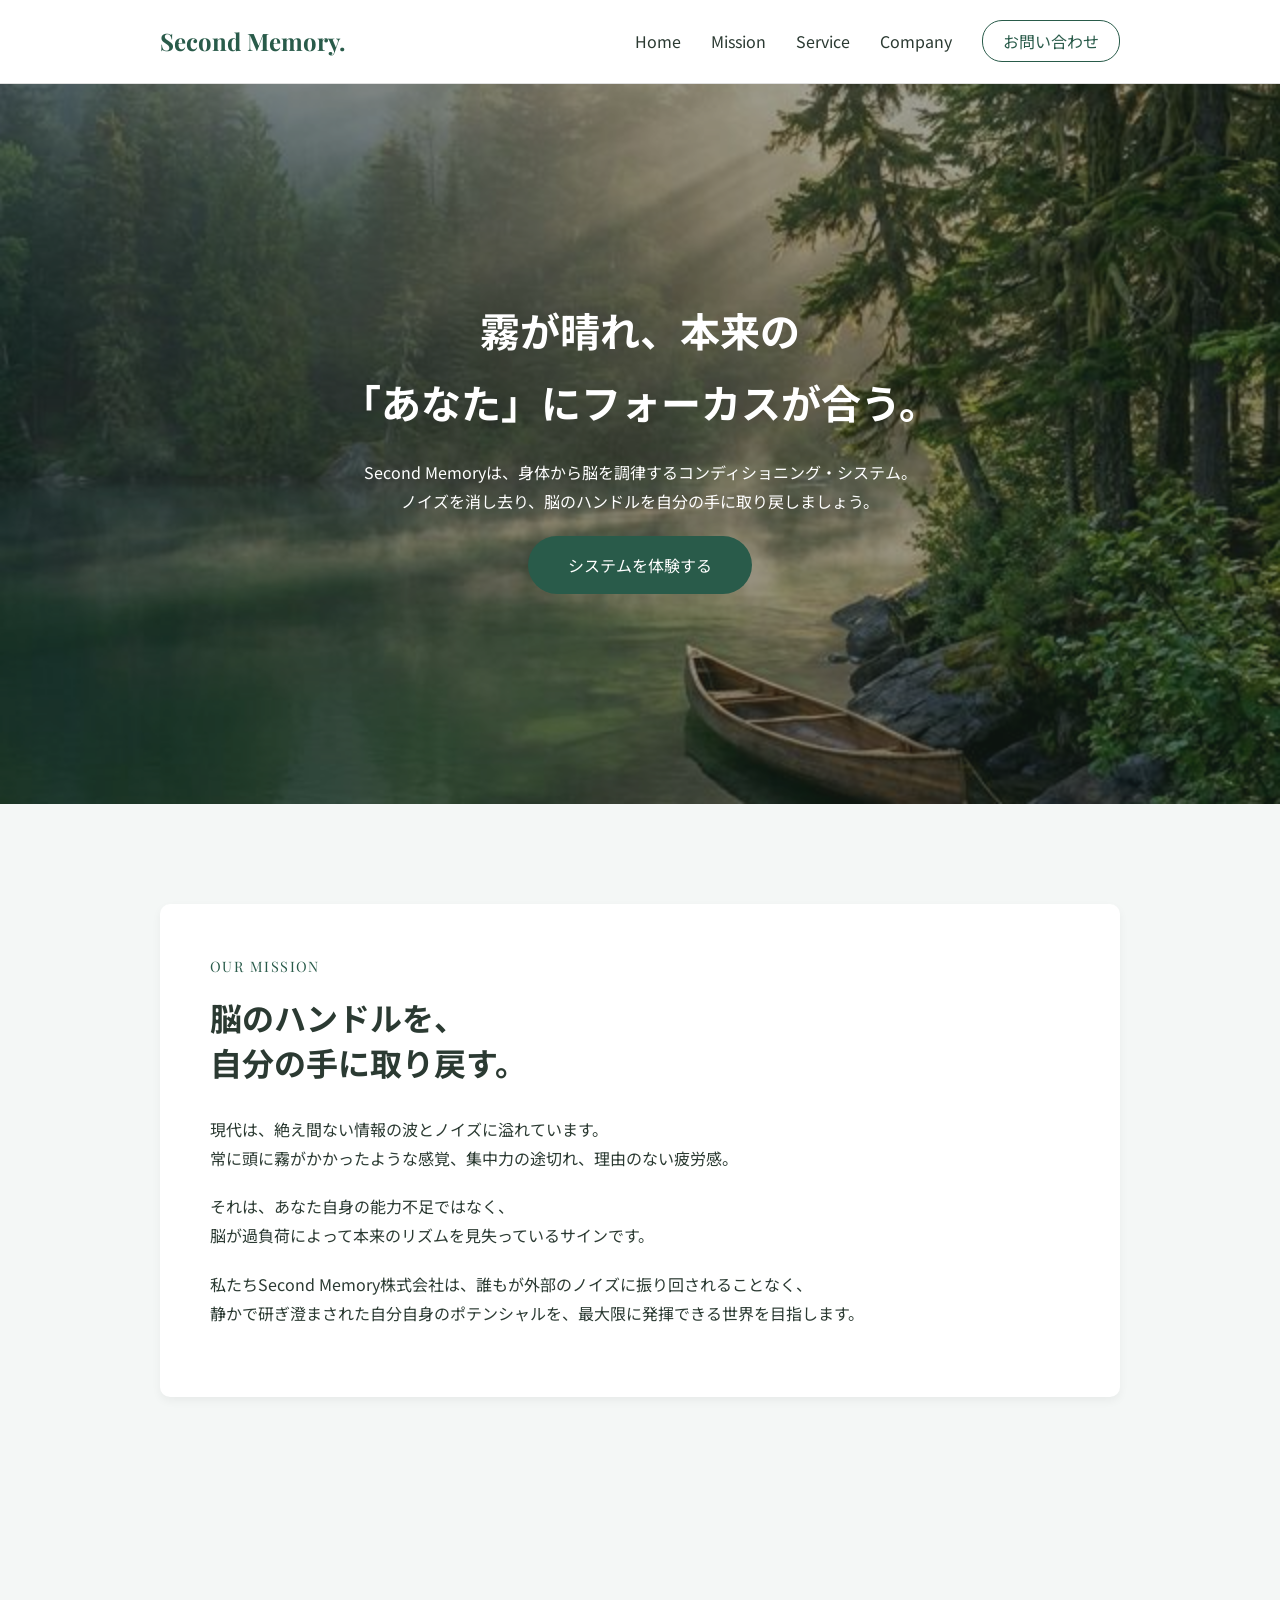
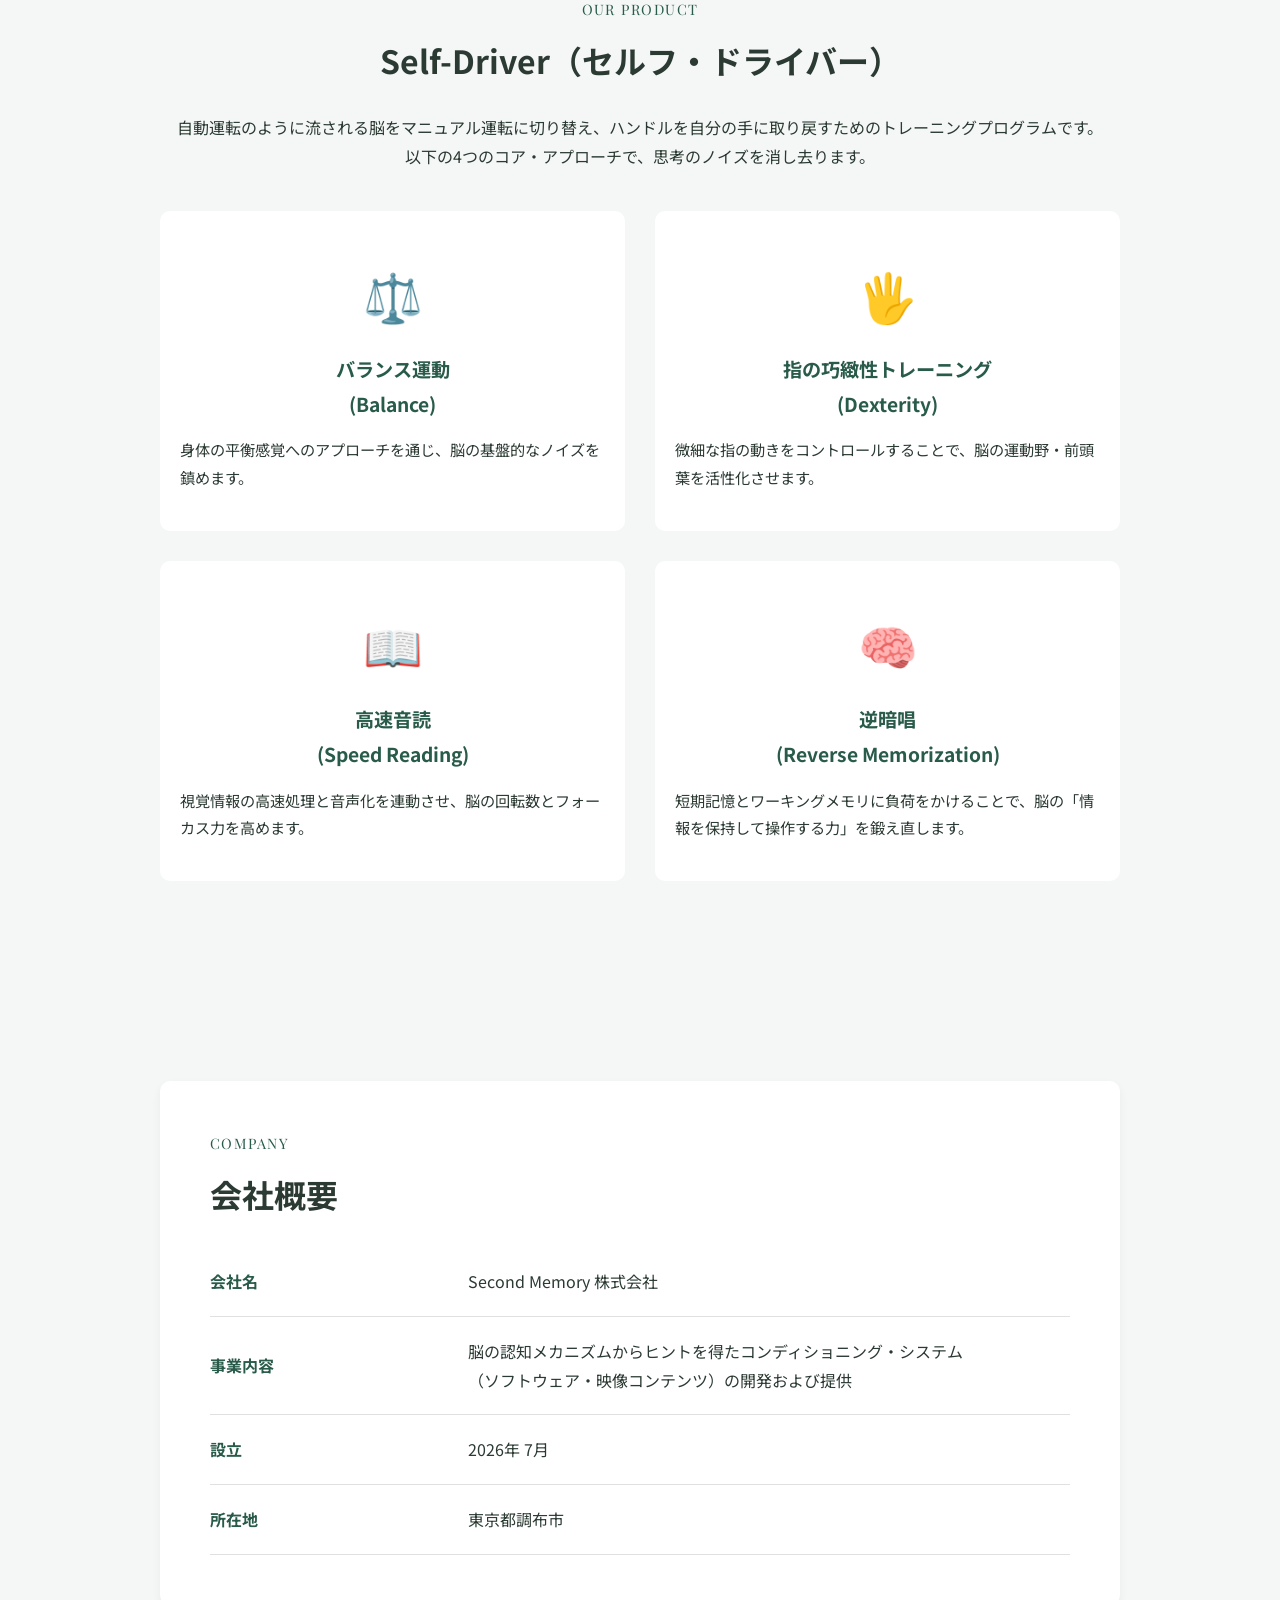
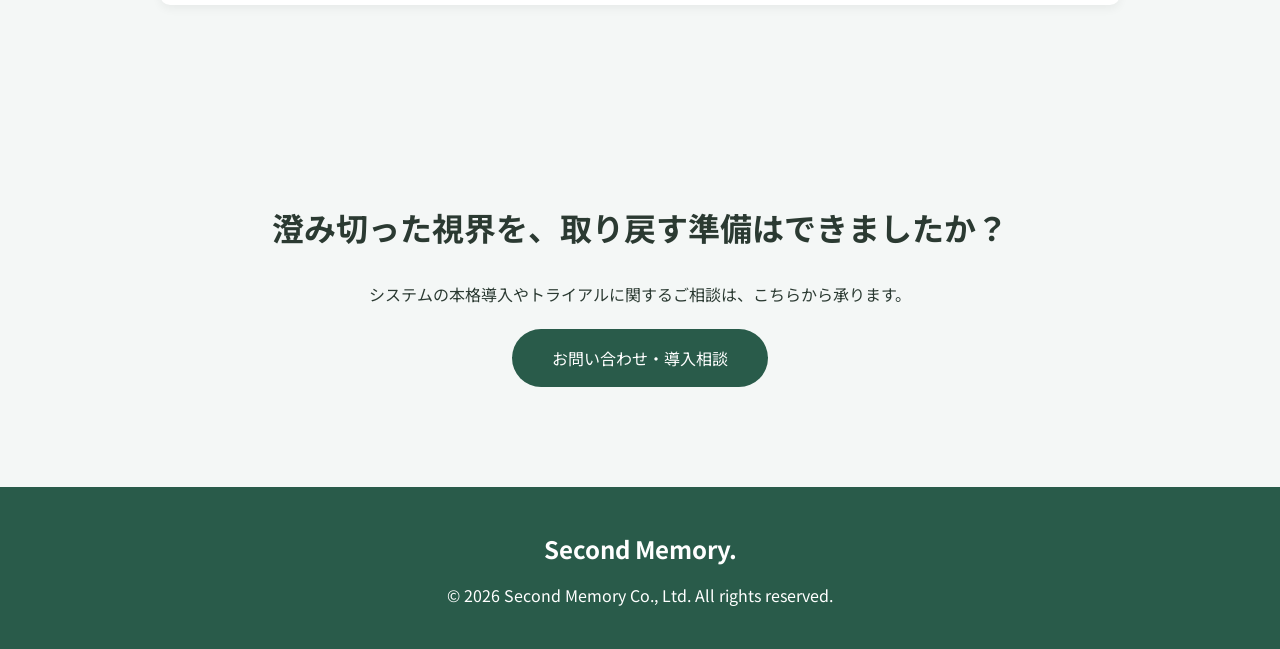
==== index.html @ 04b10007 "Initial commit" ====
<!DOCTYPE html>
<html lang="ja">

<head>
    <meta charset="UTF-8">
    <meta name="viewport" content="width=device-width, initial-scale=1.0">
    <title>Second Memory 株式会社 | 身体から脳を調律する</title>
    <meta name="description" content="Second Memoryは、身体のアプローチによって思考のノイズを消し去り、本来のポテンシャルを取り戻すコンディショニング・システムを提供します。">

    <!-- 読みやすいフォント（Google Fonts）の読み込み -->
    <link rel="preconnect" href="https://fonts.googleapis.com">
    <link rel="preconnect" href="https://fonts.gstatic.com" crossorigin>
    <link
        href="https://fonts.googleapis.com/css2?family=Noto+Sans+JP:wght@400;500;700&family=Playfair+Display:ital@0;1&display=swap"
        rel="stylesheet">

    <!-- デザインを整えるCSSファイルの読み込み -->
    <link rel="stylesheet" href="style.css">
</head>

<body>

    <!-- ナビゲーション（上部のメニューバー） -->
    <nav class="navbar">
        <div class="container nav-content">
            <div class="logo">Second Memory.</div>
            <!-- PC向けのメニュー（スマホではCSSで非表示にします） -->
            <ul class="nav-links">
                <li><a href="#hero">Home</a></li>
                <li><a href="#mission">Mission</a></li>
                <li><a href="#service">Service</a></li>
                <li><a href="#company">Company</a></li>
                <li><a href="#contact" class="nav-btn">お問い合わせ</a></li>
            </ul>
        </div>
    </nav>

    <!-- ヒーローセクション（サイトの顔となる最初の画像エリア） -->
    <header id="hero" class="hero">
        <div class="container">
            <h1>霧が晴れ、本来の<br>「あなた」にフォーカスが合う。</h1>
            <p>Second Memoryは、身体から脳を調律するコンディショニング・システム。<br>ノイズを消し去り、脳のハンドルを自分の手に取り戻しましょう。</p>
            <a href="#contact" class="btn-primary">システムを体験する</a>
        </div>
    </header>

    <!-- Mission セクション（企業理念） -->
    <section id="mission" class="mission">
        <div class="container">
            <div class="mission-box">
                <span class="section-label">OUR MISSION</span>
                <h2 class="section-title">脳のハンドルを、<br>自分の手に取り戻す。</h2>

                <p>現代は、絶え間ない情報の波とノイズに溢れています。<br>常に頭に霧がかかったような感覚、集中力の途切れ、理由のない疲労感。</p>
                <p>それは、あなた自身の能力不足ではなく、<br>脳が過負荷によって本来のリズムを見失っているサインです。</p>
                <p>私たちSecond Memory株式会社は、誰もが外部のノイズに振り回されることなく、<br>静かで研ぎ澄まされた自分自身のポテンシャルを、最大限に発揮できる世界を目指します。</p>
            </div>
        </div>
    </section>

    <!-- Product セクション（事業・製品内容） -->
    <section id="service" class="service">
        <div class="container">
            <div class="text-center">
                <span class="section-label">OUR PRODUCT</span>
                <h2 class="section-title">Self-Driver（セルフ・ドライバー）</h2>
                <p style="margin-bottom: 40px;">
                    自動運転のように流される脳をマニュアル運転に切り替え、ハンドルを自分の手に取り戻すためのトレーニングプログラムです。<br>以下の4つのコア・アプローチで、思考のノイズを消し去ります。</p>
            </div>

            <div class="service-grid">
                <!-- トレーニング 1 -->
                <div class="service-item">
                    <div class="service-icon">⚖️</div>
                    <h3>バランス運動<br>(Balance)</h3>
                    <p>身体の平衡感覚へのアプローチを通じ、脳の基盤的なノイズを鎮めます。</p>
                </div>
                <!-- トレーニング 2 -->
                <div class="service-item">
                    <div class="service-icon">🖐️</div>
                    <h3>指の巧緻性トレーニング<br>(Dexterity)</h3>
                    <p>微細な指の動きをコントロールすることで、脳の運動野・前頭葉を活性化させます。</p>
                </div>
                <!-- トレーニング 3 -->
                <div class="service-item">
                    <div class="service-icon">📖</div>
                    <h3>高速音読<br>(Speed Reading)</h3>
                    <p>視覚情報の高速処理と音声化を連動させ、脳の回転数とフォーカス力を高めます。</p>
                </div>
                <!-- トレーニング 4 -->
                <div class="service-item">
                    <div class="service-icon">🧠</div>
                    <h3>逆暗唱<br>(Reverse Memorization)</h3>
                    <p>短期記憶とワーキングメモリに負荷をかけることで、脳の「情報を保持して操作する力」を鍛え直します。</p>
                </div>
            </div>
        </div>
    </section>

    <!-- Company セクション（会社概要） -->
    <section id="company" class="company">
        <div class="container">
            <div class="company-box">
                <span class="section-label">COMPANY</span>
                <h2 class="section-title">会社概要</h2>
                <table class="company-table">
                    <tr>
                        <th>会社名</th>
                        <td>Second Memory 株式会社</td>
                    </tr>
                    <tr>
                        <th>事業内容</th>
                        <td>脳の認知メカニズムからヒントを得たコンディショニング・システム<br>（ソフトウェア・映像コンテンツ）の開発および提供</td>
                    </tr>
                    <tr>
                        <th>設立</th>
                        <td>2026年 7月</td>
                    </tr>
                    <tr>
                        <th>所在地</th>
                        <td>東京都調布市</td>
                    </tr>
                </table>
            </div>
        </div>
    </section>

    <!-- Contact セクション（お問い合わせ） -->
    <section id="contact" class="contact">
        <div class="container text-center">
            <h2 class="section-title">澄み切った視界を、取り戻す準備はできましたか？</h2>
            <p>システムの本格導入やトライアルに関するご相談は、こちらから承ります。</p>
            <!-- 実際のメールアドレスに変更してください -->
            <a href="mailto:info@example.com" class="btn-primary">お問い合わせ・導入相談</a>
        </div>
    </section>

    <!-- サイトの一番下のフッター -->
    <footer class="footer">
        <div class="container">
            <div class="footer-logo">Second Memory.</div>
            <p class="copyright">&copy; 2026 Second Memory Co., Ltd. All rights reserved.</p>
        </div>
    </footer>

</body>

</html>
---- style.css ----
/* 
  Second Memory Official Site 
  シンプルで読みやすい基本のCSS
*/

/* -------------------------------------
   全体の色や設定（変数）
------------------------------------- */
:root {
  --bg-color: #f4f7f6;
  /* 全体の背景色（薄いグレー） */
  --text-color: #2b3a32;
  /* 文字の色（濃い緑） */
  --main-green: #295b4a;
  /* ロゴやボタンに使うメインの緑 */
  --box-bg: #ffffff;
  /* ボックスの背景色（白） */
}

/* -------------------------------------
   リセット（ブラウザごとの余白をゼロにする）
------------------------------------- */
* {
  margin: 0;
  padding: 0;
  box-sizing: border-box;
}

body {
  background-color: var(--bg-color);
  color: var(--text-color);
  font-family: 'Noto Sans JP', sans-serif;
  line-height: 1.8;
}

/* リンクの下線を消す */
a {
  text-decoration: none;
  color: inherit;
}

/* 一部の英字見出しをかっこいいフォントにする */
.logo,
.section-label {
  font-family: 'Playfair Display', serif;
}

/* -------------------------------------
   共通の部品（コンテナやボタン）
------------------------------------- */

/* コンテナ：コンテンツの幅を揃えて中央に配置する */
.container {
  max-width: 1000px;
  /* ここより広くならない */
  margin: 0 auto;
  /* 左右の余白を自動（中央揃え） */
  padding: 0 20px;
  /* スマホの時に端にぴったりくっつかないように */
}

/* 文字を中央揃えにする便利なクラス */
.text-center {
  text-align: center;
}

/* 大きなセクションごとの余白 */
section {
  padding: 100px 0;
}

/* -------------------------------------
   見出しのデザイン
------------------------------------- */
.section-label {
  display: block;
  color: var(--main-green);
  letter-spacing: 0.1em;
  font-size: 0.9rem;
  margin-bottom: 15px;
}

.section-title {
  font-size: 2rem;
  margin-bottom: 30px;
  line-height: 1.4;
}

/* ボタンのデザイン */
.btn-primary {
  display: inline-block;
  background-color: var(--main-green);
  color: #ffffff;
  padding: 15px 40px;
  border-radius: 30px;
  /* 角を丸くする */
  margin-top: 20px;
  transition: opacity 0.3s;
  /* ホバー時にふわっと変わる */
}

.btn-primary:hover {
  opacity: 0.8;
}

/* -------------------------------------
   各セクションの詳細デザイン
------------------------------------- */

/* ナビゲーションバー */
.navbar {
  background-color: #ffffff;
  border-bottom: 1px solid #e0e0e0;
  padding: 20px 0;
  position: sticky;
  /* スクロールしても上部にくっつく */
  top: 0;
  z-index: 100;
  /* 他の要素より上に表示 */
}

.nav-content {
  display: flex;
  /* 横並びにする */
  justify-content: space-between;
  /* 左右に離す */
  align-items: center;
  /* 縦の中央で揃える */
}

.logo {
  font-size: 1.5rem;
  font-weight: bold;
  color: var(--main-green);
}

.nav-links {
  list-style: none;
  /* 点マークを消す */
  display: flex;
  /* メニューを横並びにする */
  gap: 30px;
  /* メニュー同士の隙間 */
  align-items: center;
}

.nav-btn {
  border: 1px solid var(--main-green);
  color: var(--main-green);
  padding: 8px 20px;
  border-radius: 20px;
}

/* ヒーローセクション（最初の画像） */
.hero {
  background-image: url('assets/img/hero_bg_nature.png');
  background-size: cover;
  /* 画像を枠いっぱいに広げる */
  background-position: center;
  /* 画像の中央を表示 */
  height: 80vh;
  /* 画面の高さの80% */
  display: flex;
  /* 横並び・縦並びの制御 */
  align-items: center;
  /* 縦の中央で揃える */
  text-align: center;
  color: #ffffff;
  position: relative;
}

/* 画像が明るすぎると文字が見えないので、少し黒い膜をかける */
.hero::before {
  content: "";
  position: absolute;
  top: 0;
  left: 0;
  right: 0;
  bottom: 0;
  background-color: rgba(30, 45, 38, 0.4);
}

.hero .container {
  position: relative;
  /* 黒い膜より上に文字を出すため */
  z-index: 10;
}

.hero h1 {
  font-size: 2.5rem;
  margin-bottom: 20px;
}

/* 白いボックスのデザイン（ミッション、会社概要など） */
.mission-box,
.company-box {
  background-color: var(--box-bg);
  padding: 50px;
  border-radius: 10px;
  box-shadow: 0 4px 10px rgba(0, 0, 0, 0.05);
  /* 軽い影をつける */
}

.mission-box p {
  margin-bottom: 20px;
}

/* サービス・製品エリア（4つを2列×2段で並べる） */
.service-grid {
  display: grid;
  /* グリッド（マス目）状に配置します */
  grid-template-columns: 1fr 1fr;
  /* 2列（1:1の割合）に並べます */
  gap: 30px;
  margin-top: 40px;
}

.service-item {
  background-color: var(--box-bg);
  padding: 40px 20px;
  border-radius: 10px;
  text-align: center;
}

.service-icon {
  font-size: 3rem;
  margin-bottom: 15px;
}

.service-item h3 {
  color: var(--main-green);
  margin-bottom: 15px;
  font-size: 1.2rem;
}

.service-item p {
  text-align: left;
  font-size: 0.95rem;
}

/* 会社概要の表 */
.company-table {
  width: 100%;
  border-collapse: collapse;
  /* 線の隙間を消す */
}

.company-table th,
.company-table td {
  padding: 20px 0;
  border-bottom: 1px solid #e0e0e0;
  /* 下線だけ引く */
  text-align: left;
}

.company-table th {
  width: 30%;
  color: var(--main-green);
}

/* フッター */
.footer {
  background-color: var(--main-green);
  color: #ffffff;
  text-align: center;
  padding: 40px 0;
}

.footer-logo {
  font-size: 1.5rem;
  font-weight: bold;
  margin-bottom: 10px;
}

/* -------------------------------------
   スマホ用対応（レスポンシブデザイン）
------------------------------------- */
/* 画面幅が768px以下の時だけ、この中の設定が有効になります */
@media (max-width: 768px) {

  /* セクションの余白を少し狭くする */
  section {
    padding: 60px 0;
  }

  /* 文字サイズをスマホ向けに小さくする */
  .hero h1 {
    font-size: 1.8rem;
  }

  /* ボックスの余白を狭くする */
  .mission-box,
  .company-box {
    padding: 30px 20px;
  }

  /* メニューを非表示にする（最初は非表示にしておく） */
  .nav-links {
    display: none;
  }

  /* サービスの2列並びを「縦1列」にする魔法 */
  .service-grid {
    grid-template-columns: 1fr;
    /* 1列に変更します */
  }

  /* 会社概要の表を縦に並べる魔法 */
  .company-table th,
  .company-table td {
    display: block;
    /* これを追加するだけで縦並びになります */
    width: 100%;
  }

  /* 下の余白を調整 */
  .company-table th {
    padding-bottom: 5px;
    border-bottom: none;
  }

  .company-table td {
    padding-top: 0;
  }
}
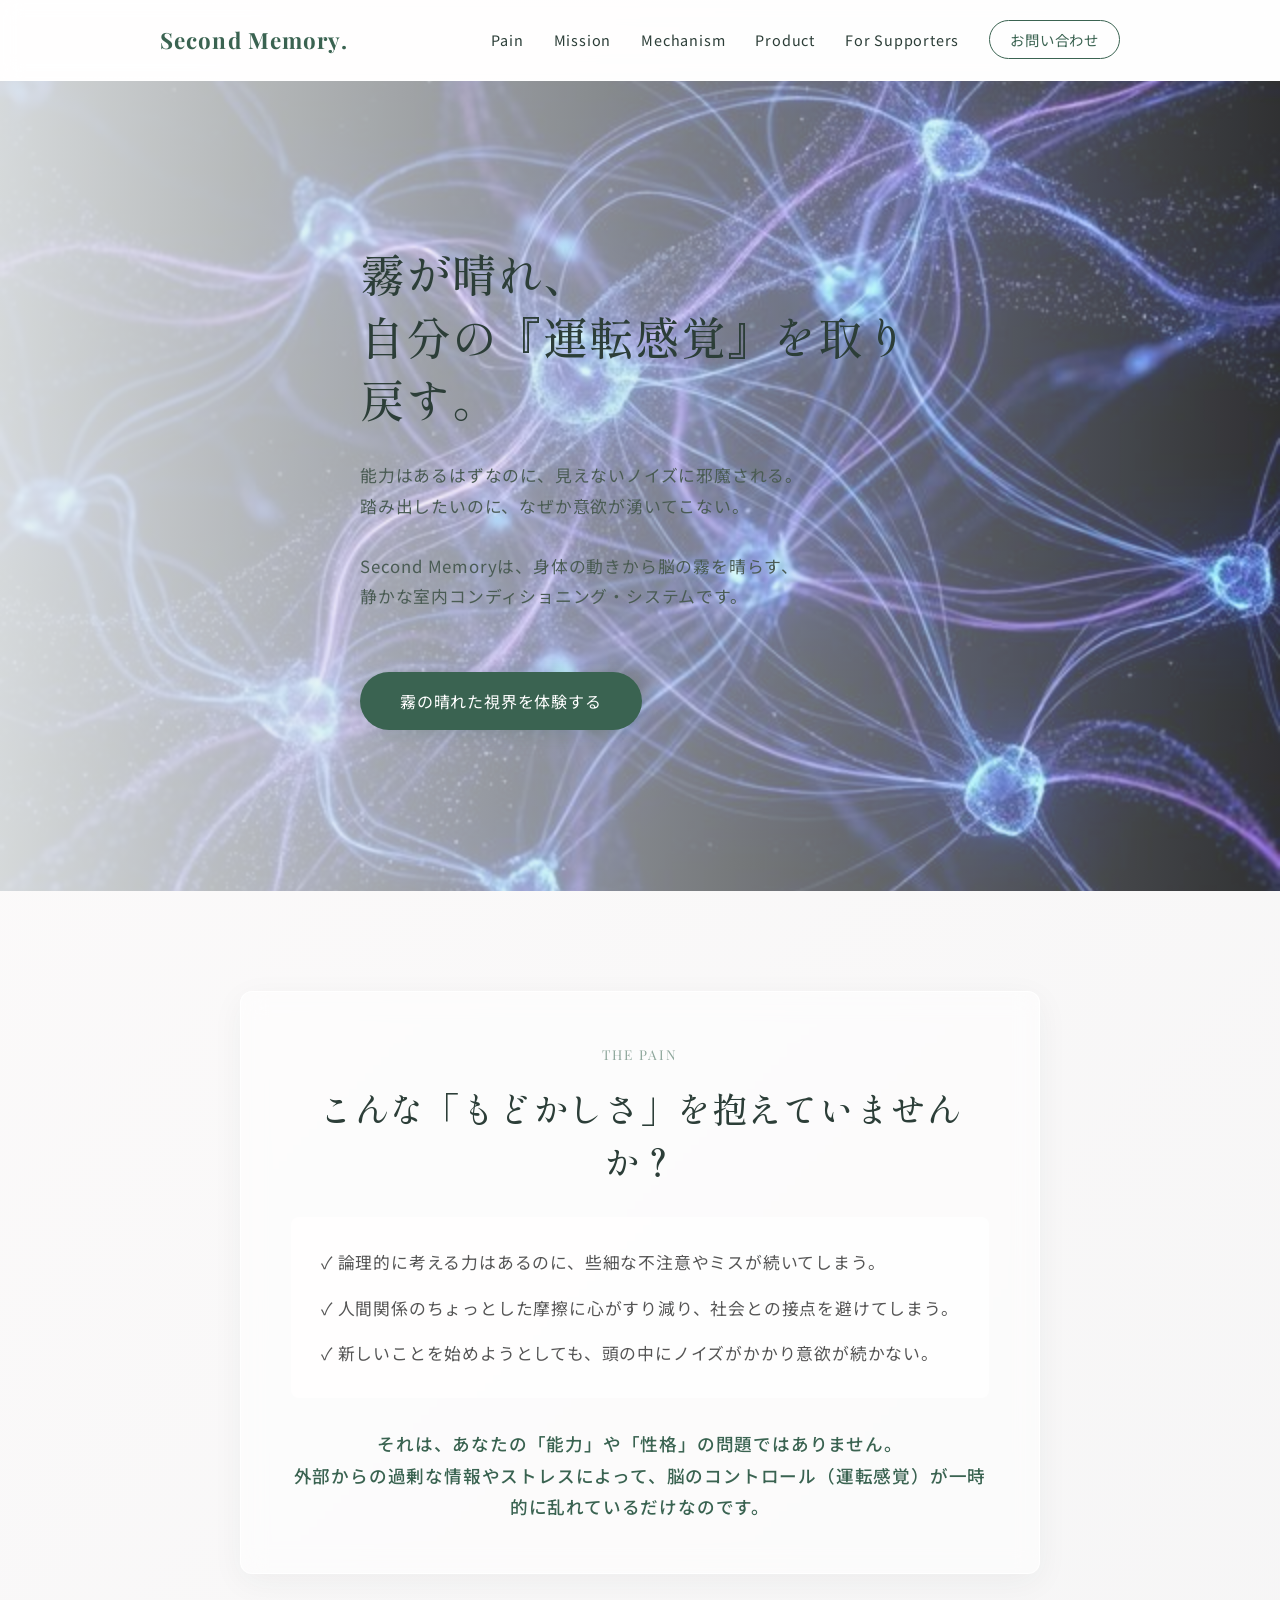
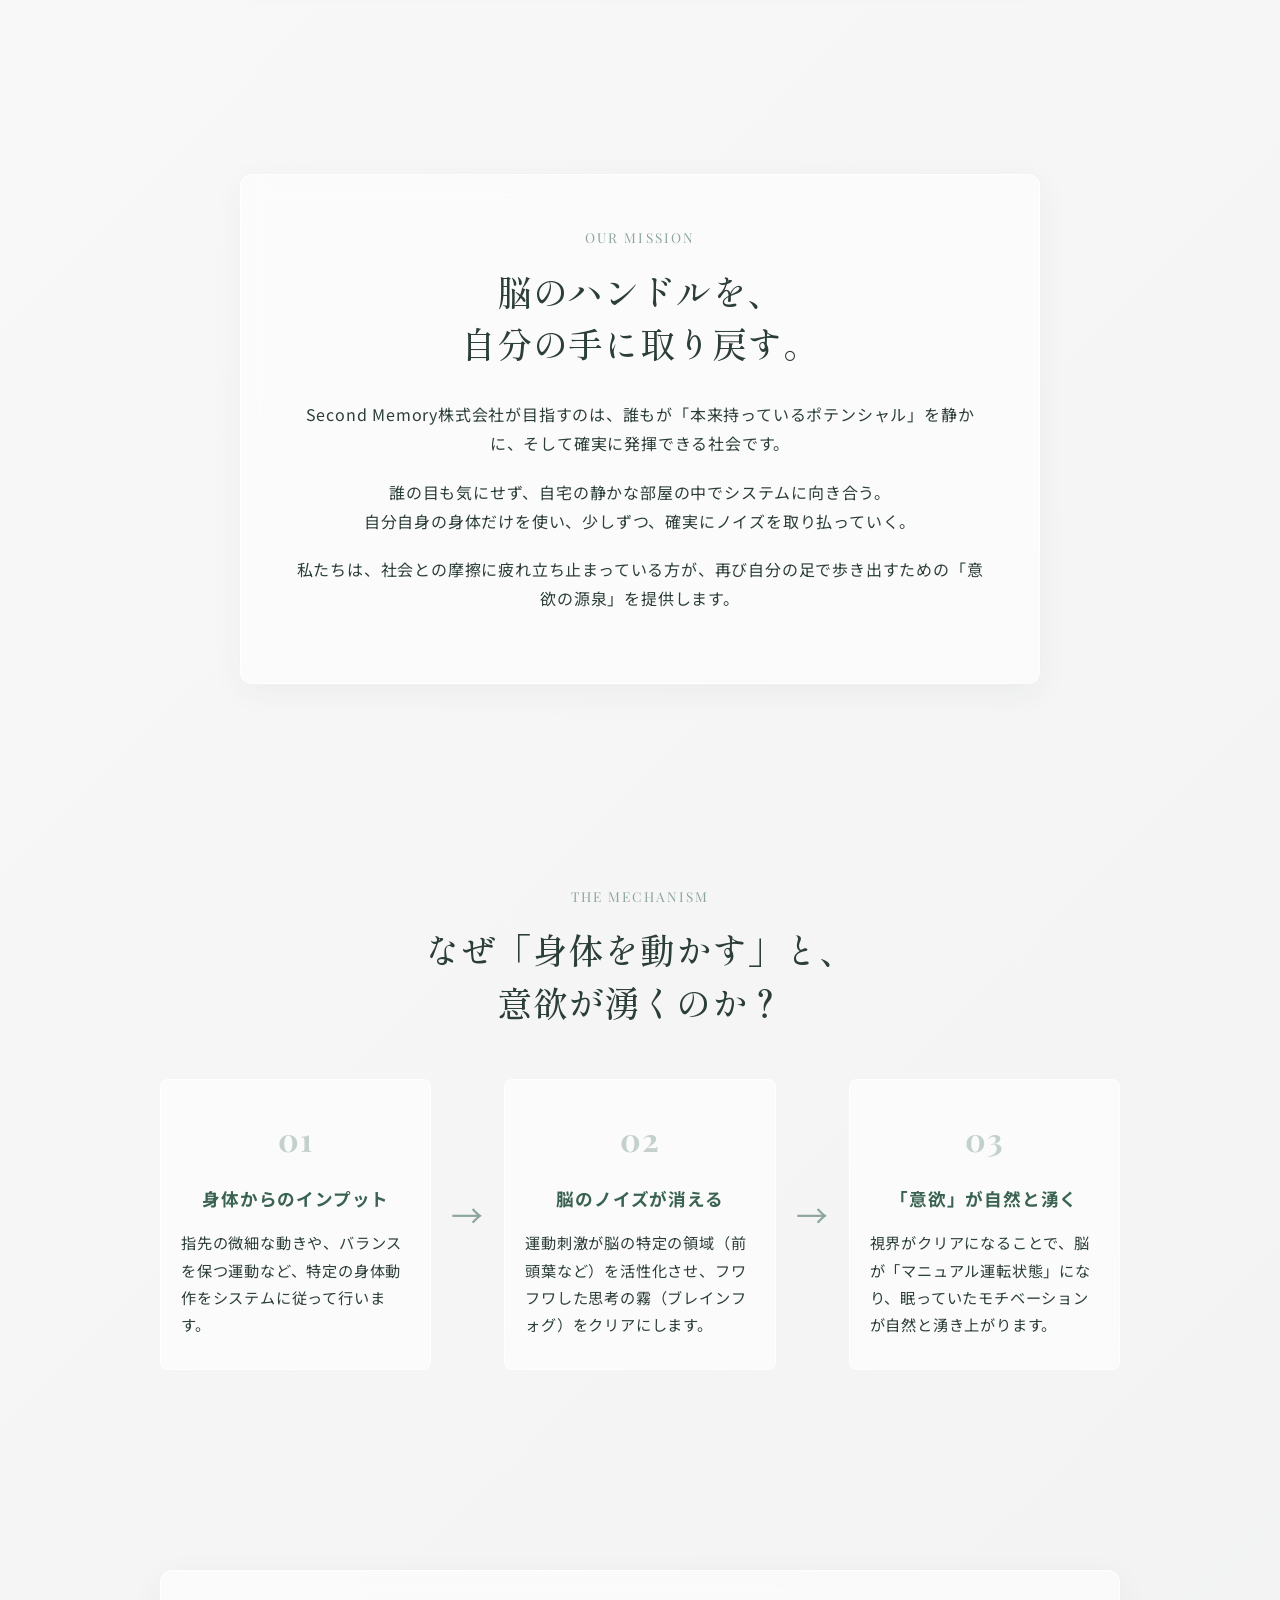
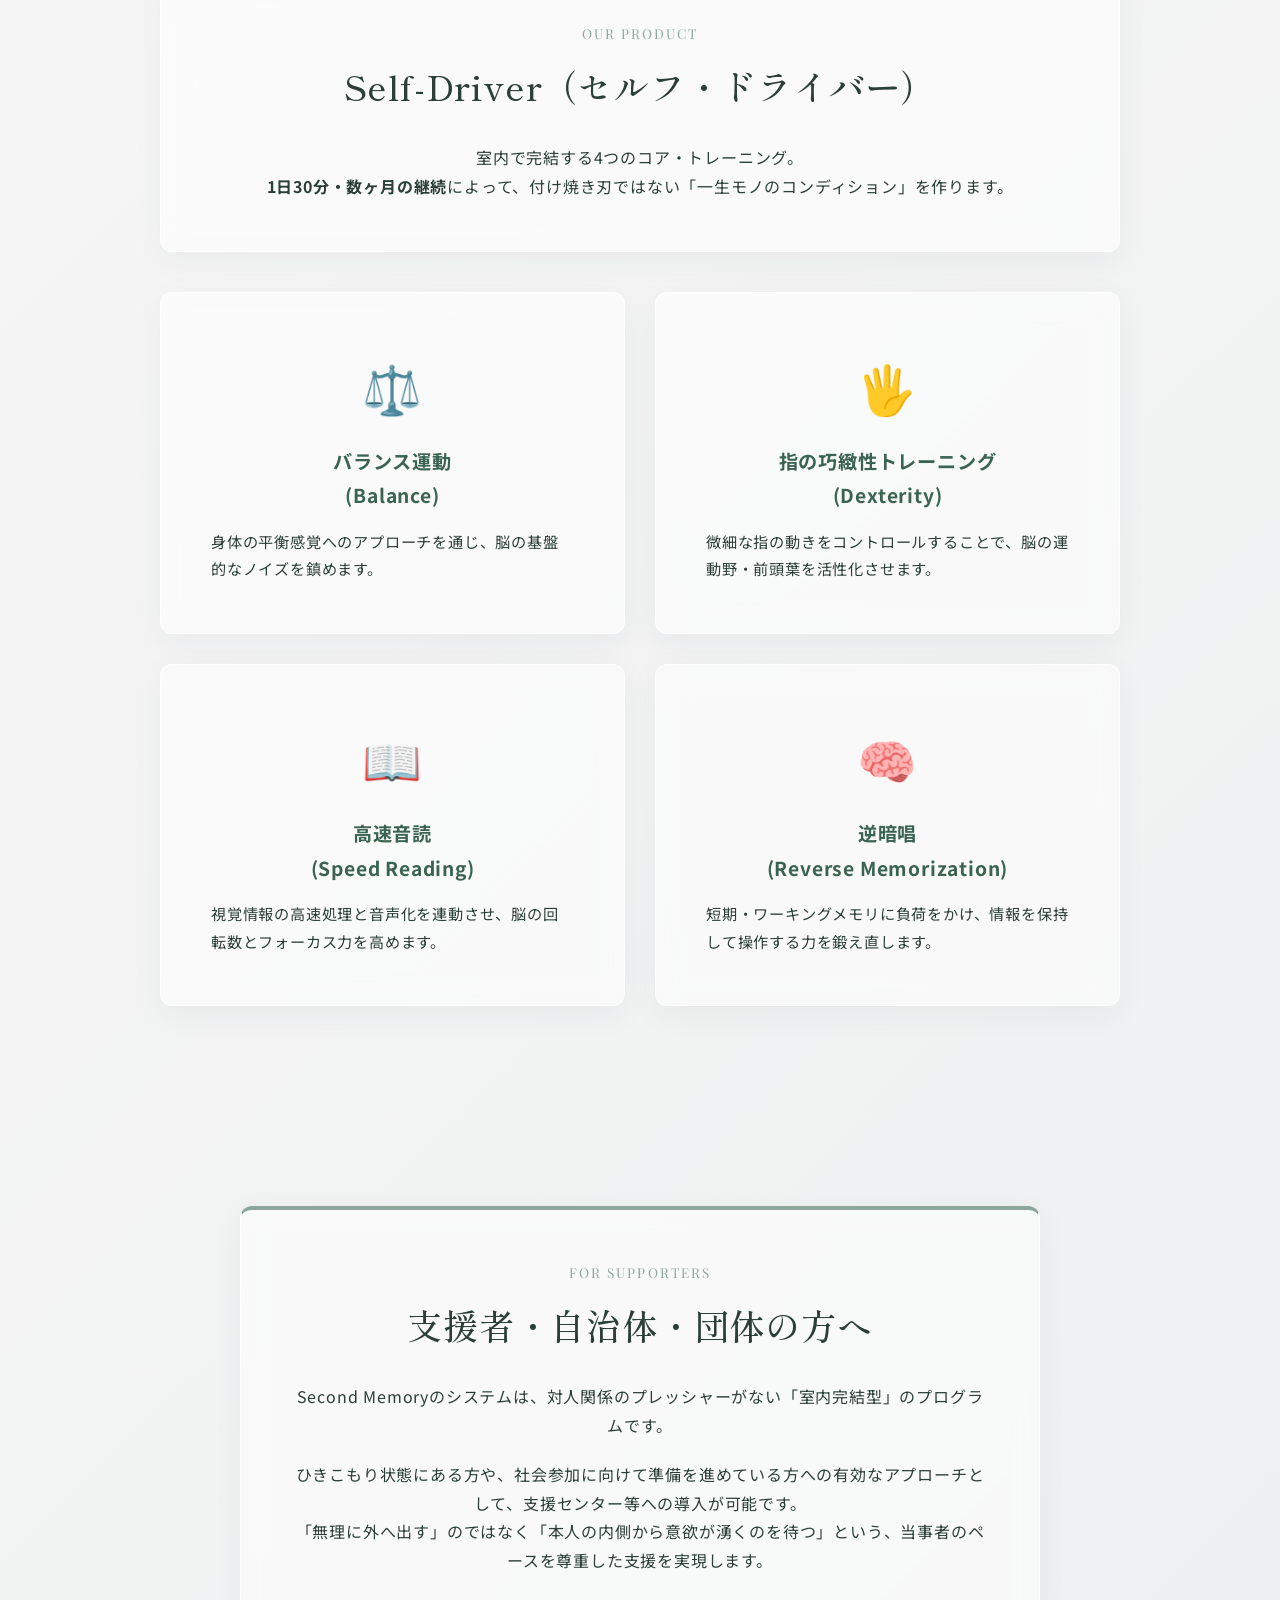
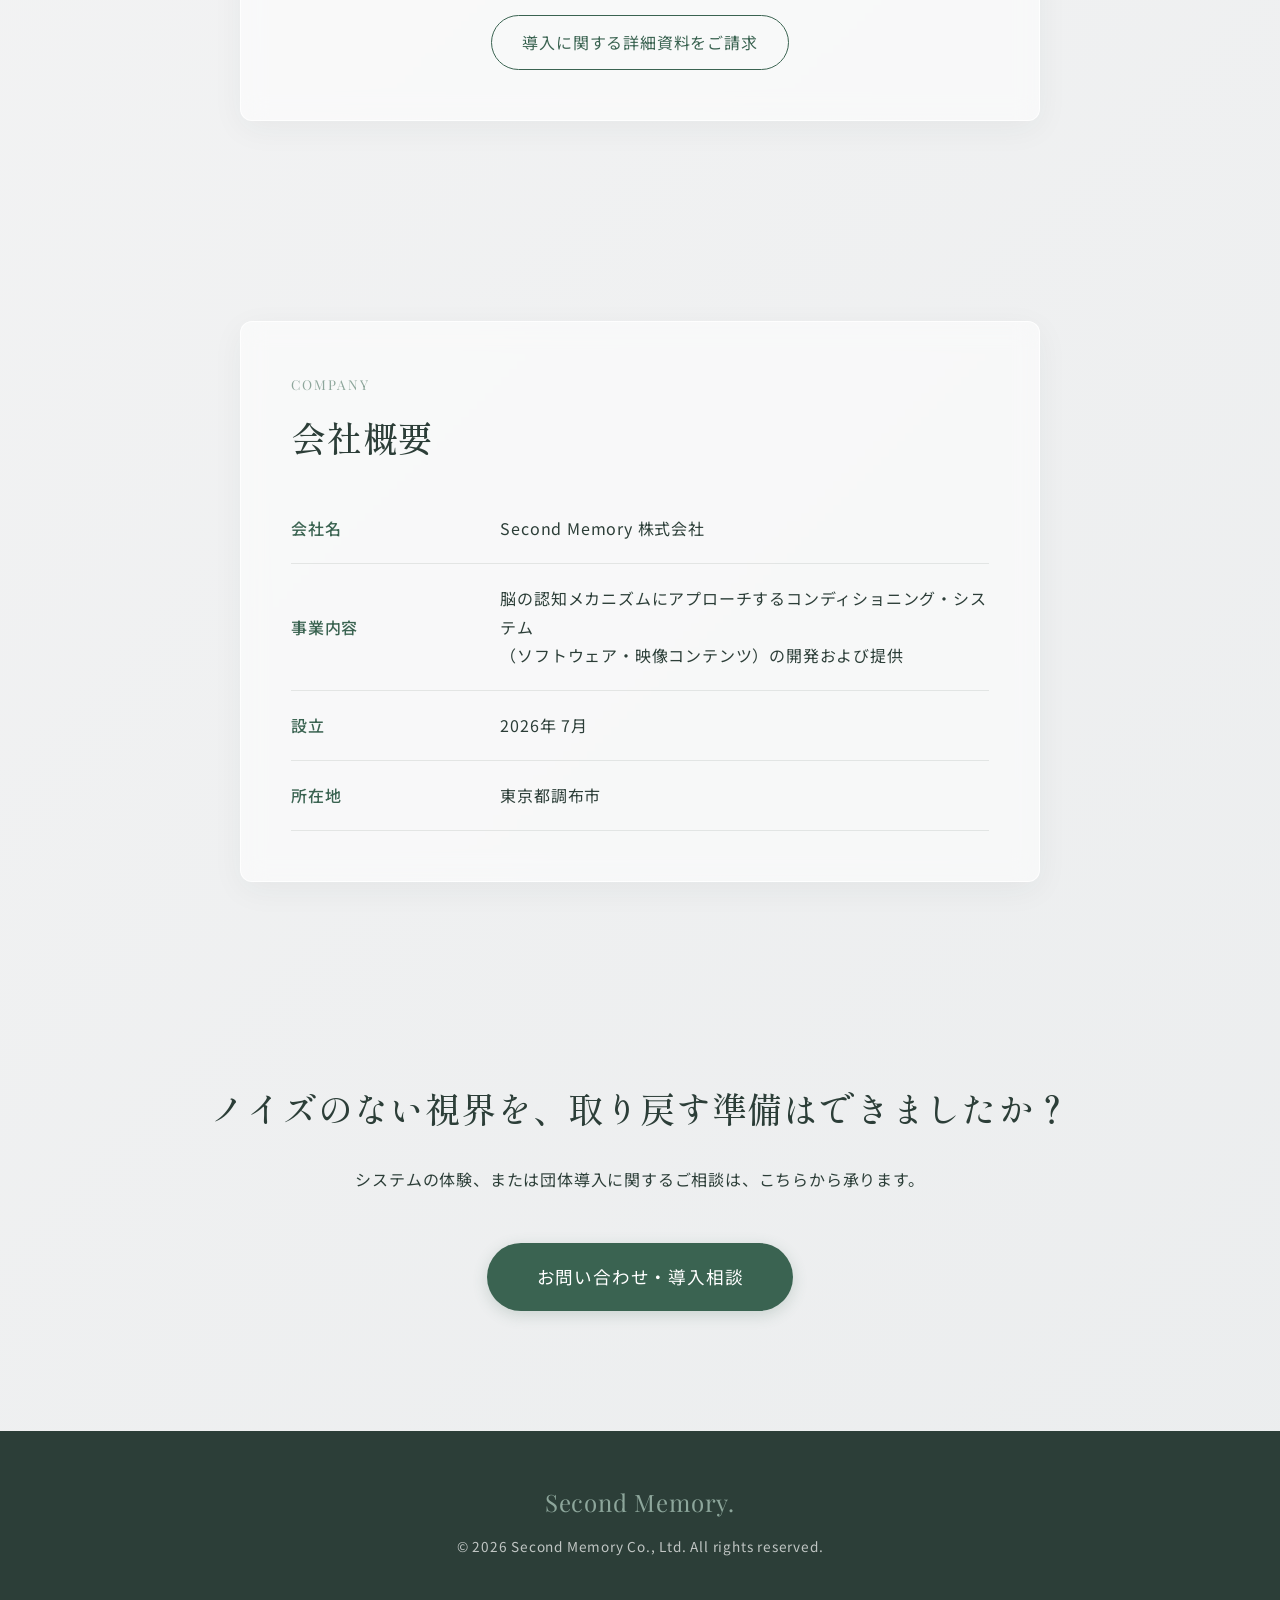
==== commit f4b5402e: "feat: ターゲット層に向けたサイト構成・透明感デザインの全面実装" ====
--- a/index.html
+++ b/index.html
@@ -4,103 +4,167 @@
 <head>
     <meta charset="UTF-8">
     <meta name="viewport" content="width=device-width, initial-scale=1.0">
-    <title>Second Memory 株式会社 | 身体から脳を調律する</title>
-    <meta name="description" content="Second Memoryは、身体のアプローチによって思考のノイズを消し去り、本来のポテンシャルを取り戻すコンディショニング・システムを提供します。">
-
-    <!-- 読みやすいフォント（Google Fonts）の読み込み -->
+    <title>Second Memory 株式会社 | 自分の『運転感覚』を取り戻す</title>
+    <meta name="description"
+        content="能力はあるのにノイズに邪魔される。何かに挑戦したいのに意欲が続かない。身体からのアプローチで脳を調律し、本来のポテンシャルを取り戻すコンディショニング・システム。">
+
+    <!-- 気持ちを落ち着かせる透明感のあるフォント（Google Fonts）の読み込み -->
     <link rel="preconnect" href="https://fonts.googleapis.com">
     <link rel="preconnect" href="https://fonts.gstatic.com" crossorigin>
     <link
-        href="https://fonts.googleapis.com/css2?family=Noto+Sans+JP:wght@400;500;700&family=Playfair+Display:ital@0;1&display=swap"
+        href="https://fonts.googleapis.com/css2?family=Shippori+Mincho:wght@400;500;600&family=Noto+Sans+JP:wght@300;400;500&family=Playfair+Display:ital@0;1&display=swap"
         rel="stylesheet">
 
-    <!-- デザインを整えるCSSファイルの読み込み -->
     <link rel="stylesheet" href="style.css">
 </head>
 
 <body>
 
-    <!-- ナビゲーション（上部のメニューバー） -->
+    <!-- ナビゲーション -->
     <nav class="navbar">
         <div class="container nav-content">
             <div class="logo">Second Memory.</div>
-            <!-- PC向けのメニュー（スマホではCSSで非表示にします） -->
             <ul class="nav-links">
-                <li><a href="#hero">Home</a></li>
+                <li><a href="#empathy">Pain</a></li>
                 <li><a href="#mission">Mission</a></li>
-                <li><a href="#service">Service</a></li>
-                <li><a href="#company">Company</a></li>
+                <li><a href="#mechanism">Mechanism</a></li>
+                <li><a href="#service">Product</a></li>
+                <li><a href="#supporters">For Supporters</a></li>
                 <li><a href="#contact" class="nav-btn">お問い合わせ</a></li>
             </ul>
         </div>
     </nav>
 
-    <!-- ヒーローセクション（サイトの顔となる最初の画像エリア） -->
+    <!-- 1. Hero セクション -->
     <header id="hero" class="hero">
-        <div class="container">
-            <h1>霧が晴れ、本来の<br>「あなた」にフォーカスが合う。</h1>
-            <p>Second Memoryは、身体から脳を調律するコンディショニング・システム。<br>ノイズを消し去り、脳のハンドルを自分の手に取り戻しましょう。</p>
-            <a href="#contact" class="btn-primary">システムを体験する</a>
+        <div class="container hero-content">
+            <h1 class="fade-in">霧が晴れ、<br>自分の『運転感覚』を取り戻す。</h1>
+            <p class="fade-in delay-1">能力はあるはずなのに、見えないノイズに邪魔される。<br>踏み出したいのに、なぜか意欲が湧いてこない。<br><br>Second
+                Memoryは、身体の動きから脳の霧を晴らす、<br>静かな室内コンディショニング・システムです。</p>
+            <a href="#contact" class="btn-primary fade-in delay-2">霧の晴れた視界を体験する</a>
         </div>
     </header>
 
-    <!-- Mission セクション（企業理念） -->
+    <!-- 2. Pain & Empathy セクション -->
+    <section id="empathy" class="empathy">
+        <div class="container">
+            <div class="glass-box text-center">
+                <span class="section-label">THE PAIN</span>
+                <h2 class="section-title">こんな「もどかしさ」を抱えていませんか？</h2>
+
+                <div class="pain-list">
+                    <p class="pain-item">✓ 論理的に考える力はあるのに、些細な不注意やミスが続いてしまう。</p>
+                    <p class="pain-item">✓ 人間関係のちょっとした摩擦に心がすり減り、社会との接点を避けてしまう。</p>
+                    <p class="pain-item">✓ 新しいことを始めようとしても、頭の中にノイズがかかり意欲が続かない。</p>
+                </div>
+
+                <p class="empathy-message">
+                    それは、あなたの「能力」や「性格」の問題ではありません。<br>
+                    外部からの過剰な情報やストレスによって、脳のコントロール（運転感覚）が一時的に乱れているだけなのです。
+                </p>
+            </div>
+        </div>
+    </section>
+
+    <!-- 3. Mission / Vision セクション -->
     <section id="mission" class="mission">
         <div class="container">
-            <div class="mission-box">
+            <div class="glass-box">
                 <span class="section-label">OUR MISSION</span>
                 <h2 class="section-title">脳のハンドルを、<br>自分の手に取り戻す。</h2>
 
-                <p>現代は、絶え間ない情報の波とノイズに溢れています。<br>常に頭に霧がかかったような感覚、集中力の途切れ、理由のない疲労感。</p>
-                <p>それは、あなた自身の能力不足ではなく、<br>脳が過負荷によって本来のリズムを見失っているサインです。</p>
-                <p>私たちSecond Memory株式会社は、誰もが外部のノイズに振り回されることなく、<br>静かで研ぎ澄まされた自分自身のポテンシャルを、最大限に発揮できる世界を目指します。</p>
-            </div>
-        </div>
-    </section>
-
-    <!-- Product セクション（事業・製品内容） -->
+                <p>Second Memory株式会社が目指すのは、誰もが「本来持っているポテンシャル」を静かに、そして確実に発揮できる社会です。</p>
+                <p>誰の目も気にせず、自宅の静かな部屋の中でシステムに向き合う。<br>自分自身の身体だけを使い、少しずつ、確実にノイズを取り払っていく。</p>
+                <p>私たちは、社会との摩擦に疲れ立ち止まっている方が、再び自分の足で歩き出すための「意欲の源泉」を提供します。</p>
+            </div>
+        </div>
+    </section>
+
+    <!-- 4. The Mechanism (なぜ効くのか？) -->
+    <section id="mechanism" class="mechanism">
+        <div class="container">
+            <div class="text-center">
+                <span class="section-label">THE MECHANISM</span>
+                <h2 class="section-title">なぜ「身体を動かす」と、<br>意欲が湧くのか？</h2>
+            </div>
+
+            <div class="mechanism-steps">
+                <div class="step-card">
+                    <div class="step-number">01</div>
+                    <h3>身体からのインプット</h3>
+                    <p>指先の微細な動きや、バランスを保つ運動など、特定の身体動作をシステムに従って行います。</p>
+                </div>
+                <div class="step-arrow">→</div>
+                <div class="step-card">
+                    <div class="step-number">02</div>
+                    <h3>脳のノイズが消える</h3>
+                    <p>運動刺激が脳の特定の領域（前頭葉など）を活性化させ、フワフワした思考の霧（ブレインフォグ）をクリアにします。</p>
+                </div>
+                <div class="step-arrow">→</div>
+                <div class="step-card">
+                    <div class="step-number">03</div>
+                    <h3>「意欲」が自然と湧く</h3>
+                    <p>視界がクリアになることで、脳が「マニュアル運転状態」になり、眠っていたモチベーションが自然と湧き上がります。</p>
+                </div>
+            </div>
+        </div>
+    </section>
+
+    <!-- 5. Product (Self-Driver) セクション -->
     <section id="service" class="service">
         <div class="container">
-            <div class="text-center">
+            <div class="text-center glass-box" style="margin-bottom: 40px;">
                 <span class="section-label">OUR PRODUCT</span>
                 <h2 class="section-title">Self-Driver（セルフ・ドライバー）</h2>
-                <p style="margin-bottom: 40px;">
-                    自動運転のように流される脳をマニュアル運転に切り替え、ハンドルを自分の手に取り戻すためのトレーニングプログラムです。<br>以下の4つのコア・アプローチで、思考のノイズを消し去ります。</p>
+                <p>
+                    室内で完結する4つのコア・トレーニング。<br>
+                    <strong>1日30分・数ヶ月の継続</strong>によって、付け焼き刃ではない「一生モノのコンディション」を作ります。
+                </p>
             </div>
 
             <div class="service-grid">
-                <!-- トレーニング 1 -->
-                <div class="service-item">
+                <div class="service-item glass-box">
                     <div class="service-icon">⚖️</div>
                     <h3>バランス運動<br>(Balance)</h3>
                     <p>身体の平衡感覚へのアプローチを通じ、脳の基盤的なノイズを鎮めます。</p>
                 </div>
-                <!-- トレーニング 2 -->
-                <div class="service-item">
+                <div class="service-item glass-box">
                     <div class="service-icon">🖐️</div>
                     <h3>指の巧緻性トレーニング<br>(Dexterity)</h3>
                     <p>微細な指の動きをコントロールすることで、脳の運動野・前頭葉を活性化させます。</p>
                 </div>
-                <!-- トレーニング 3 -->
-                <div class="service-item">
+                <div class="service-item glass-box">
                     <div class="service-icon">📖</div>
                     <h3>高速音読<br>(Speed Reading)</h3>
                     <p>視覚情報の高速処理と音声化を連動させ、脳の回転数とフォーカス力を高めます。</p>
                 </div>
-                <!-- トレーニング 4 -->
-                <div class="service-item">
+                <div class="service-item glass-box">
                     <div class="service-icon">🧠</div>
                     <h3>逆暗唱<br>(Reverse Memorization)</h3>
-                    <p>短期記憶とワーキングメモリに負荷をかけることで、脳の「情報を保持して操作する力」を鍛え直します。</p>
-                </div>
-            </div>
-        </div>
-    </section>
-
-    <!-- Company セクション（会社概要） -->
+                    <p>短期・ワーキングメモリに負荷をかけ、情報を保持して操作する力を鍛え直します。</p>
+                </div>
+            </div>
+        </div>
+    </section>
+
+    <!-- 6. For Supporters セクション -->
+    <section id="supporters" class="supporters">
+        <div class="container">
+            <div class="glass-box border-accent">
+                <span class="section-label">FOR SUPPORTERS</span>
+                <h2 class="section-title">支援者・自治体・団体の方へ</h2>
+                <p>Second Memoryのシステムは、対人関係のプレッシャーがない「室内完結型」のプログラムです。</p>
+                <p>ひきこもり状態にある方や、社会参加に向けて準備を進めている方への有効なアプローチとして、支援センター等への導入が可能です。<br>「無理に外へ出す」のではなく「本人の内側から意欲が湧くのを待つ」という、当事者のペースを尊重した支援を実現します。
+                </p>
+                <a href="#contact" class="btn-outline">導入に関する詳細資料をご請求</a>
+            </div>
+        </div>
+    </section>
+
+    <!-- 7. Company セクション -->
     <section id="company" class="company">
         <div class="container">
-            <div class="company-box">
+            <div class="company-box glass-box">
                 <span class="section-label">COMPANY</span>
                 <h2 class="section-title">会社概要</h2>
                 <table class="company-table">
@@ -110,7 +174,7 @@
                     </tr>
                     <tr>
                         <th>事業内容</th>
-                        <td>脳の認知メカニズムからヒントを得たコンディショニング・システム<br>（ソフトウェア・映像コンテンツ）の開発および提供</td>
+                        <td>脳の認知メカニズムにアプローチするコンディショニング・システム<br>（ソフトウェア・映像コンテンツ）の開発および提供</td>
                     </tr>
                     <tr>
                         <th>設立</th>
@@ -125,17 +189,17 @@
         </div>
     </section>
 
-    <!-- Contact セクション（お問い合わせ） -->
+    <!-- 8. Contact セクション -->
     <section id="contact" class="contact">
         <div class="container text-center">
-            <h2 class="section-title">澄み切った視界を、取り戻す準備はできましたか？</h2>
-            <p>システムの本格導入やトライアルに関するご相談は、こちらから承ります。</p>
-            <!-- 実際のメールアドレスに変更してください -->
-            <a href="mailto:info@example.com" class="btn-primary">お問い合わせ・導入相談</a>
-        </div>
-    </section>
-
-    <!-- サイトの一番下のフッター -->
+            <h2 class="section-title">ノイズのない視界を、取り戻す準備はできましたか？</h2>
+            <p style="margin-bottom: 30px;">システムの体験、または団体導入に関するご相談は、こちらから承ります。</p>
+            <a href="mailto:info@example.com" class="btn-primary"
+                style="font-size: 1.1rem; padding: 18px 50px;">お問い合わせ・導入相談</a>
+        </div>
+    </section>
+
+    <!-- フッター -->
     <footer class="footer">
         <div class="container">
             <div class="footer-logo">Second Memory.</div>
--- a/style.css
+++ b/style.css
@@ -1,20 +1,20 @@
 /* 
   Second Memory Official Site 
-  シンプルで読みやすい基本のCSS
+  「自然の中にいるような深呼吸」と「霧が晴れるような透明感」
 */
 
 /* -------------------------------------
    全体の色や設定（変数）
 ------------------------------------- */
 :root {
-  --bg-color: #f4f7f6;
-  /* 全体の背景色（薄いグレー） */
-  --text-color: #2b3a32;
-  /* 文字の色（濃い緑） */
-  --main-green: #295b4a;
-  /* ロゴやボタンに使うメインの緑 */
-  --box-bg: #ffffff;
-  /* ボックスの背景色（白） */
+  --bg-color: #ecf0f1;
+  /* 霧や朝の空気のような薄い色 */
+  --text-color: #2c3e38;
+  /* 深い森のような落ち着いた緑（黒の代わり） */
+  --main-green: #3a6351;
+  /* ボタンやアクセントに使うメインの緑 */
+  --accent-color: #8da69b;
+  /* 補助的な淡い緑 */
 }
 
 /* -------------------------------------
@@ -31,59 +31,87 @@
   color: var(--text-color);
   font-family: 'Noto Sans JP', sans-serif;
   line-height: 1.8;
+  letter-spacing: 0.05em;
+  /* 背景にうっすらとグラデーションをかけて透明感を出す */
+  background: linear-gradient(135deg, #fdfbfb 0%, #ebedee 100%);
 }
 
 /* リンクの下線を消す */
 a {
   text-decoration: none;
   color: inherit;
-}
-
-/* 一部の英字見出しをかっこいいフォントにする */
+  transition: opacity 0.3s ease;
+}
+
+a:hover {
+  opacity: 0.7;
+}
+
+/* 英字見出し・ロゴに使用するフォント */
 .logo,
 .section-label {
   font-family: 'Playfair Display', serif;
 }
 
+/* 和文タイトルに使用する落ち着いた明朝体 */
+.section-title,
+.hero h1 {
+  font-family: 'Shippori Mincho', serif;
+  font-weight: 500;
+}
+
 /* -------------------------------------
    共通の部品（コンテナやボタン）
 ------------------------------------- */
 
-/* コンテナ：コンテンツの幅を揃えて中央に配置する */
 .container {
   max-width: 1000px;
-  /* ここより広くならない */
   margin: 0 auto;
-  /* 左右の余白を自動（中央揃え） */
   padding: 0 20px;
-  /* スマホの時に端にぴったりくっつかないように */
-}
-
-/* 文字を中央揃えにする便利なクラス */
+}
+
 .text-center {
   text-align: center;
 }
 
-/* 大きなセクションごとの余白 */
+/* セクションの余白 */
 section {
   padding: 100px 0;
 }
 
+/* 透明感のあるガラス風のボックス（Glassmorphism） */
+.glass-box {
+  background: rgba(255, 255, 255, 0.55);
+  backdrop-filter: blur(12px);
+  -webkit-backdrop-filter: blur(12px);
+  border: 1px solid rgba(255, 255, 255, 0.8);
+  border-radius: 12px;
+  padding: 50px;
+  box-shadow: 0 8px 32px rgba(44, 62, 56, 0.05);
+  /* うっすらとした影 */
+}
+
+.border-accent {
+  border-top: 4px solid var(--accent-color);
+}
+
 /* -------------------------------------
    見出しのデザイン
 ------------------------------------- */
 .section-label {
   display: block;
-  color: var(--main-green);
-  letter-spacing: 0.1em;
-  font-size: 0.9rem;
+  color: var(--accent-color);
+  letter-spacing: 0.15em;
+  font-size: 0.85rem;
   margin-bottom: 15px;
+  text-transform: uppercase;
 }
 
 .section-title {
-  font-size: 2rem;
+  font-size: 2.2rem;
   margin-bottom: 30px;
-  line-height: 1.4;
+  line-height: 1.5;
+  color: var(--text-color);
 }
 
 /* ボタンのデザイン */
@@ -92,15 +120,61 @@
   background-color: var(--main-green);
   color: #ffffff;
   padding: 15px 40px;
-  border-radius: 30px;
-  /* 角を丸くする */
+  border-radius: 40px;
   margin-top: 20px;
-  transition: opacity 0.3s;
-  /* ホバー時にふわっと変わる */
+  transition: all 0.3s ease;
+  box-shadow: 0 4px 15px rgba(58, 99, 81, 0.2);
 }
 
 .btn-primary:hover {
-  opacity: 0.8;
+  background-color: #2c4c3e;
+  transform: translateY(-2px);
+  box-shadow: 0 6px 20px rgba(58, 99, 81, 0.3);
+  color: white;
+  /* リンクのopacityを一瞬無効化するため */
+}
+
+.btn-outline {
+  display: inline-block;
+  border: 1px solid var(--main-green);
+  color: var(--main-green);
+  padding: 12px 30px;
+  border-radius: 40px;
+  margin-top: 20px;
+  transition: all 0.3s ease;
+}
+
+.btn-outline:hover {
+  background-color: var(--main-green);
+  color: #ffffff;
+}
+
+/* -------------------------------------
+   アニメーション
+------------------------------------- */
+.fade-in {
+  opacity: 0;
+  animation: fadeIn 1.5s ease forwards;
+}
+
+.delay-1 {
+  animation-delay: 0.5s;
+}
+
+.delay-2 {
+  animation-delay: 1.0s;
+}
+
+@keyframes fadeIn {
+  from {
+    opacity: 0;
+    transform: translateY(10px);
+  }
+
+  to {
+    opacity: 1;
+    transform: translateY(0);
+  }
 }
 
 /* -------------------------------------
@@ -109,39 +183,35 @@
 
 /* ナビゲーションバー */
 .navbar {
-  background-color: #ffffff;
-  border-bottom: 1px solid #e0e0e0;
+  background: rgba(255, 255, 255, 0.8);
+  backdrop-filter: blur(10px);
+  -webkit-backdrop-filter: blur(10px);
+  border-bottom: 1px solid rgba(255, 255, 255, 0.5);
   padding: 20px 0;
   position: sticky;
-  /* スクロールしても上部にくっつく */
   top: 0;
   z-index: 100;
-  /* 他の要素より上に表示 */
 }
 
 .nav-content {
   display: flex;
-  /* 横並びにする */
   justify-content: space-between;
-  /* 左右に離す */
   align-items: center;
-  /* 縦の中央で揃える */
 }
 
 .logo {
-  font-size: 1.5rem;
+  font-size: 1.4rem;
   font-weight: bold;
   color: var(--main-green);
+  letter-spacing: 0.05em;
 }
 
 .nav-links {
   list-style: none;
-  /* 点マークを消す */
   display: flex;
-  /* メニューを横並びにする */
   gap: 30px;
-  /* メニュー同士の隙間 */
   align-items: center;
+  font-size: 0.9rem;
 }
 
 .nav-btn {
@@ -151,25 +221,24 @@
   border-radius: 20px;
 }
 
-/* ヒーローセクション（最初の画像） */
+.nav-btn:hover {
+  background: var(--main-green);
+  color: #fff;
+}
+
+/* 1. ヒーローセクション */
 .hero {
-  background-image: url('assets/img/hero_bg_nature.png');
+  /* 背景画像。画像が存在しない場合もうっすらとしたグレー系の色になる */
+  background-image: url('assets/img/hero_bg.png');
   background-size: cover;
-  /* 画像を枠いっぱいに広げる */
   background-position: center;
-  /* 画像の中央を表示 */
-  height: 80vh;
-  /* 画面の高さの80% */
+  height: 90vh;
   display: flex;
-  /* 横並び・縦並びの制御 */
   align-items: center;
-  /* 縦の中央で揃える */
-  text-align: center;
-  color: #ffffff;
   position: relative;
 }
 
-/* 画像が明るすぎると文字が見えないので、少し黒い膜をかける */
+/* 霧のようなオーバースクリーン */
 .hero::before {
   content: "";
   position: absolute;
@@ -177,49 +246,133 @@
   left: 0;
   right: 0;
   bottom: 0;
-  background-color: rgba(30, 45, 38, 0.4);
-}
-
-.hero .container {
+  /* 白っぽい半透明のグラデーションで霧のような抜け感を演出 */
+  background: linear-gradient(to right, rgba(236, 240, 241, 0.9) 0%, rgba(236, 240, 241, 0.2) 100%);
+}
+
+.hero-content {
   position: relative;
-  /* 黒い膜より上に文字を出すため */
   z-index: 10;
+  text-align: left;
+  max-width: 600px;
 }
 
 .hero h1 {
-  font-size: 2.5rem;
+  font-size: 2.8rem;
+  margin-bottom: 30px;
+  line-height: 1.4;
+  color: var(--text-color);
+}
+
+.hero p {
+  color: #4a5c54;
+  margin-bottom: 40px;
+  font-size: 1.05rem;
+}
+
+/* 2. Pain & Empathy セクション */
+.empathy .glass-box {
+  max-width: 800px;
+  margin: 0 auto;
+}
+
+.pain-list {
+  text-align: left;
+  background: rgba(255, 255, 255, 0.7);
+  padding: 30px;
+  border-radius: 8px;
+  margin: 30px 0;
+}
+
+.pain-item {
+  margin-bottom: 15px;
+  color: #555;
+  font-size: 1.05rem;
+}
+
+.pain-item:last-child {
+  margin-bottom: 0;
+}
+
+.empathy-message {
+  font-size: 1.1rem;
+  font-weight: 500;
+  color: var(--main-green);
+  line-height: 1.8;
+}
+
+/* 3. Mission */
+.mission .glass-box {
+  text-align: center;
+  max-width: 800px;
+  margin: 0 auto;
+}
+
+.mission p {
   margin-bottom: 20px;
 }
 
-/* 白いボックスのデザイン（ミッション、会社概要など） */
-.mission-box,
-.company-box {
-  background-color: var(--box-bg);
-  padding: 50px;
-  border-radius: 10px;
-  box-shadow: 0 4px 10px rgba(0, 0, 0, 0.05);
-  /* 軽い影をつける */
-}
-
-.mission-box p {
-  margin-bottom: 20px;
-}
-
-/* サービス・製品エリア（4つを2列×2段で並べる） */
+/* 4. Mechanism セクション */
+.mechanism-steps {
+  display: flex;
+  justify-content: space-between;
+  align-items: flex-start;
+  margin-top: 50px;
+  gap: 20px;
+}
+
+.step-card {
+  flex: 1;
+  background: rgba(255, 255, 255, 0.6);
+  backdrop-filter: blur(8px);
+  -webkit-backdrop-filter: blur(8px);
+  padding: 30px 20px;
+  border-radius: 8px;
+  text-align: center;
+  border: 1px solid rgba(255, 255, 255, 0.8);
+}
+
+.step-number {
+  font-size: 2rem;
+  font-weight: bold;
+  color: var(--accent-color);
+  opacity: 0.5;
+  font-family: 'Playfair Display', serif;
+  margin-bottom: 15px;
+}
+
+.step-card h3 {
+  font-size: 1.1rem;
+  margin-bottom: 15px;
+  color: var(--main-green);
+}
+
+.step-card p {
+  font-size: 0.95rem;
+  text-align: left;
+}
+
+.step-arrow {
+  font-size: 2rem;
+  color: var(--accent-color);
+  align-self: center;
+  margin-top: -20px;
+}
+
+/* 5. Product セクション */
 .service-grid {
   display: grid;
-  /* グリッド（マス目）状に配置します */
   grid-template-columns: 1fr 1fr;
-  /* 2列（1:1の割合）に並べます */
   gap: 30px;
-  margin-top: 40px;
 }
 
 .service-item {
-  background-color: var(--box-bg);
-  padding: 40px 20px;
-  border-radius: 10px;
   text-align: center;
+  transition: transform 0.3s ease;
+}
+
+.service-item:hover {
+  transform: translateY(-5px);
 }
 
 .service-icon {
@@ -238,82 +391,121 @@
   font-size: 0.95rem;
 }
 
-/* 会社概要の表 */
+/* 6. Supporters セクション */
+.supporters .glass-box {
+  text-align: center;
+  max-width: 800px;
+  margin: 0 auto;
+}
+
+.supporters p {
+  margin-bottom: 20px;
+}
+
+/* 7. Company セクション */
+.company-box {
+  max-width: 800px;
+  margin: 0 auto;
+}
+
 .company-table {
   width: 100%;
   border-collapse: collapse;
-  /* 線の隙間を消す */
 }
 
 .company-table th,
 .company-table td {
   padding: 20px 0;
-  border-bottom: 1px solid #e0e0e0;
-  /* 下線だけ引く */
+  border-bottom: 1px solid rgba(44, 62, 56, 0.1);
   text-align: left;
 }
 
 .company-table th {
   width: 30%;
   color: var(--main-green);
+  font-weight: 500;
+}
+
+/* 8. Contact セクション */
+.contact {
+  padding: 100px 0 120px;
 }
 
 /* フッター */
 .footer {
-  background-color: var(--main-green);
+  background-color: var(--text-color);
   color: #ffffff;
   text-align: center;
-  padding: 40px 0;
+  padding: 50px 0;
 }
 
 .footer-logo {
   font-size: 1.5rem;
-  font-weight: bold;
+  font-family: 'Playfair Display', serif;
   margin-bottom: 10px;
+  color: var(--accent-color);
+}
+
+.copyright {
+  font-size: 0.85rem;
+  opacity: 0.7;
 }
 
 /* -------------------------------------
    スマホ用対応（レスポンシブデザイン）
 ------------------------------------- */
-/* 画面幅が768px以下の時だけ、この中の設定が有効になります */
 @media (max-width: 768px) {
-
-  /* セクションの余白を少し狭くする */
   section {
     padding: 60px 0;
   }
 
-  /* 文字サイズをスマホ向けに小さくする */
+  .hero {
+    height: 100vh;
+    text-align: center;
+  }
+
+  .hero::before {
+    /* スマホでは文字が見やすいように全体を白っぽく */
+    background: linear-gradient(to bottom, rgba(236, 240, 241, 0.8) 0%, rgba(236, 240, 241, 0.95) 100%);
+  }
+
+  .hero-content {
+    margin: 0 auto;
+  }
+
   .hero h1 {
-    font-size: 1.8rem;
-  }
-
-  /* ボックスの余白を狭くする */
-  .mission-box,
-  .company-box {
+    font-size: 2rem;
+  }
+
+  .glass-box {
     padding: 30px 20px;
   }
 
-  /* メニューを非表示にする（最初は非表示にしておく） */
+  /* メニューを非表示にする（ハンバーガーメニューの実装はJSが要るため今回はCSSで隠すか簡素化） */
   .nav-links {
     display: none;
   }
 
-  /* サービスの2列並びを「縦1列」にする魔法 */
+  .mechanism-steps {
+    flex-direction: column;
+    align-items: center;
+  }
+
+  .step-arrow {
+    transform: rotate(90deg);
+    margin: 10px 0;
+  }
+
   .service-grid {
     grid-template-columns: 1fr;
-    /* 1列に変更します */
-  }
-
-  /* 会社概要の表を縦に並べる魔法 */
+  }
+
   .company-table th,
   .company-table td {
     display: block;
-    /* これを追加するだけで縦並びになります */
     width: 100%;
   }
 
-  /* 下の余白を調整 */
   .company-table th {
     padding-bottom: 5px;
     border-bottom: none;
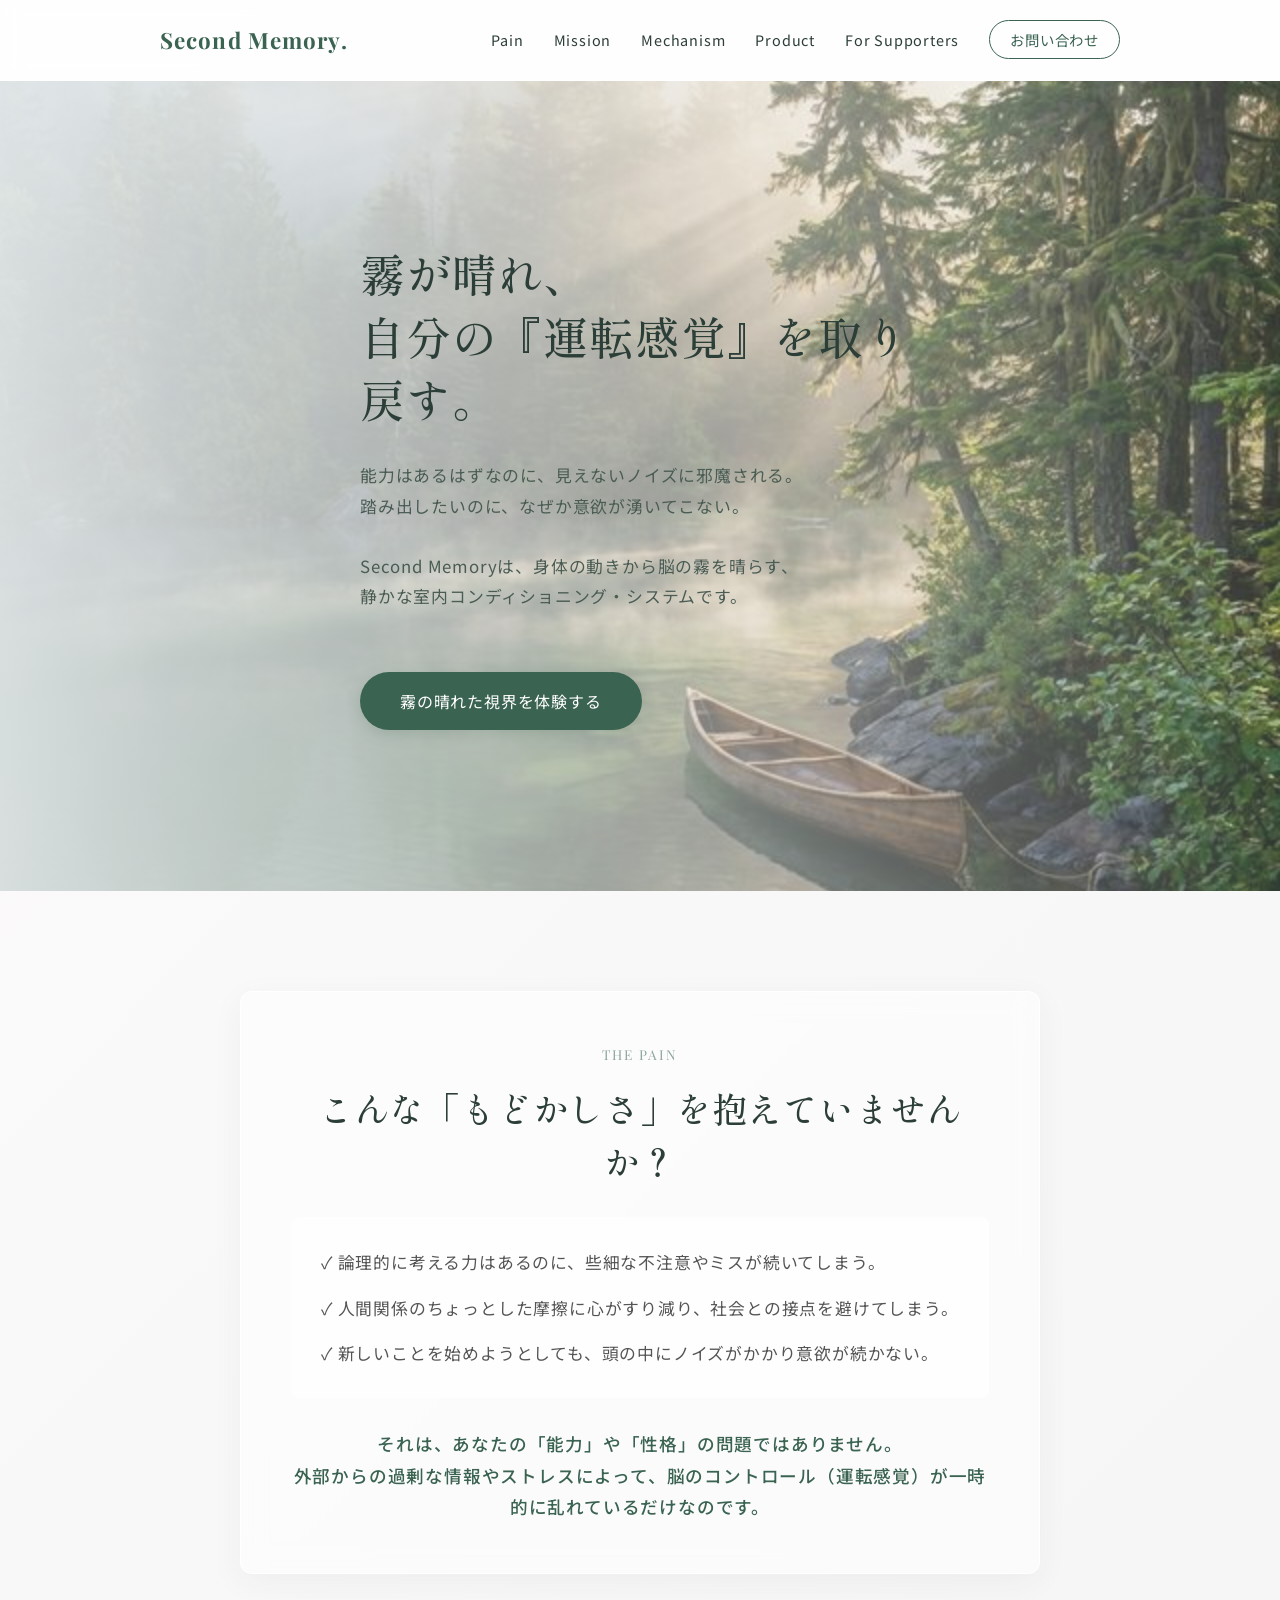
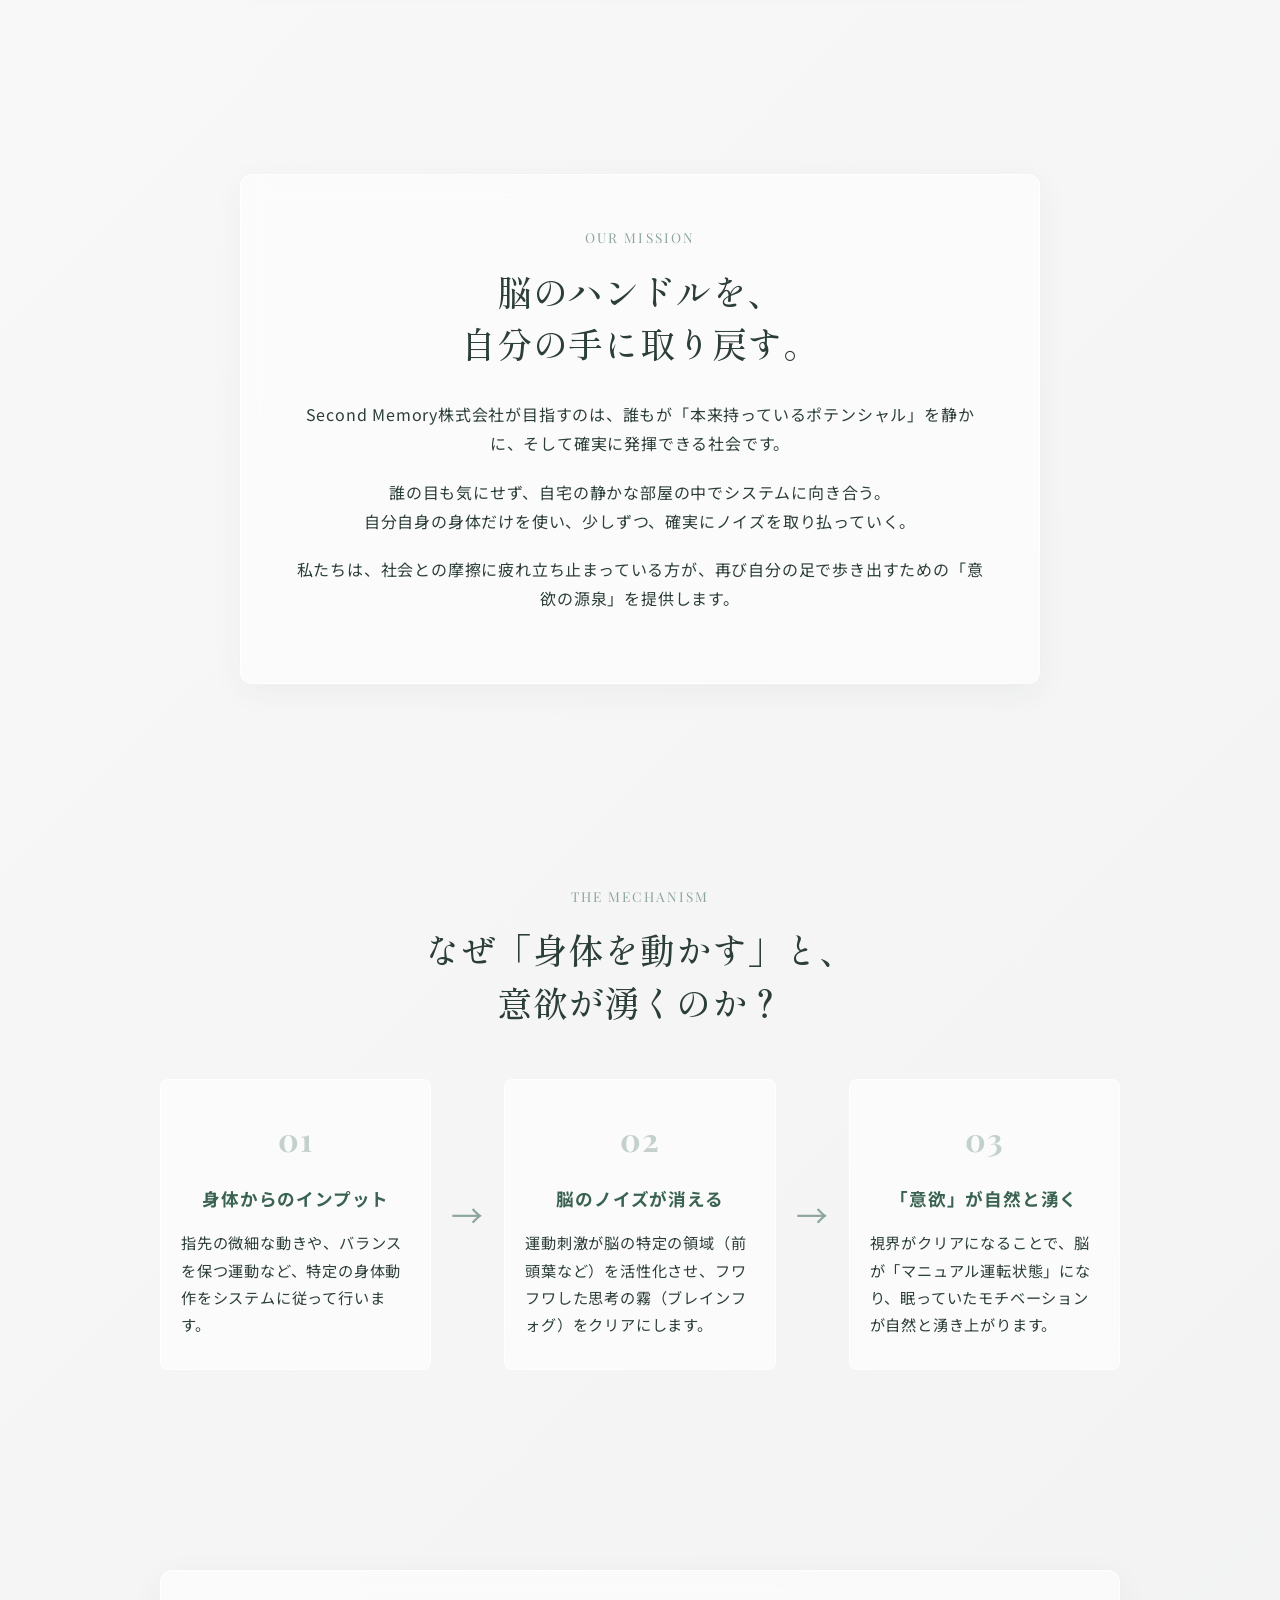
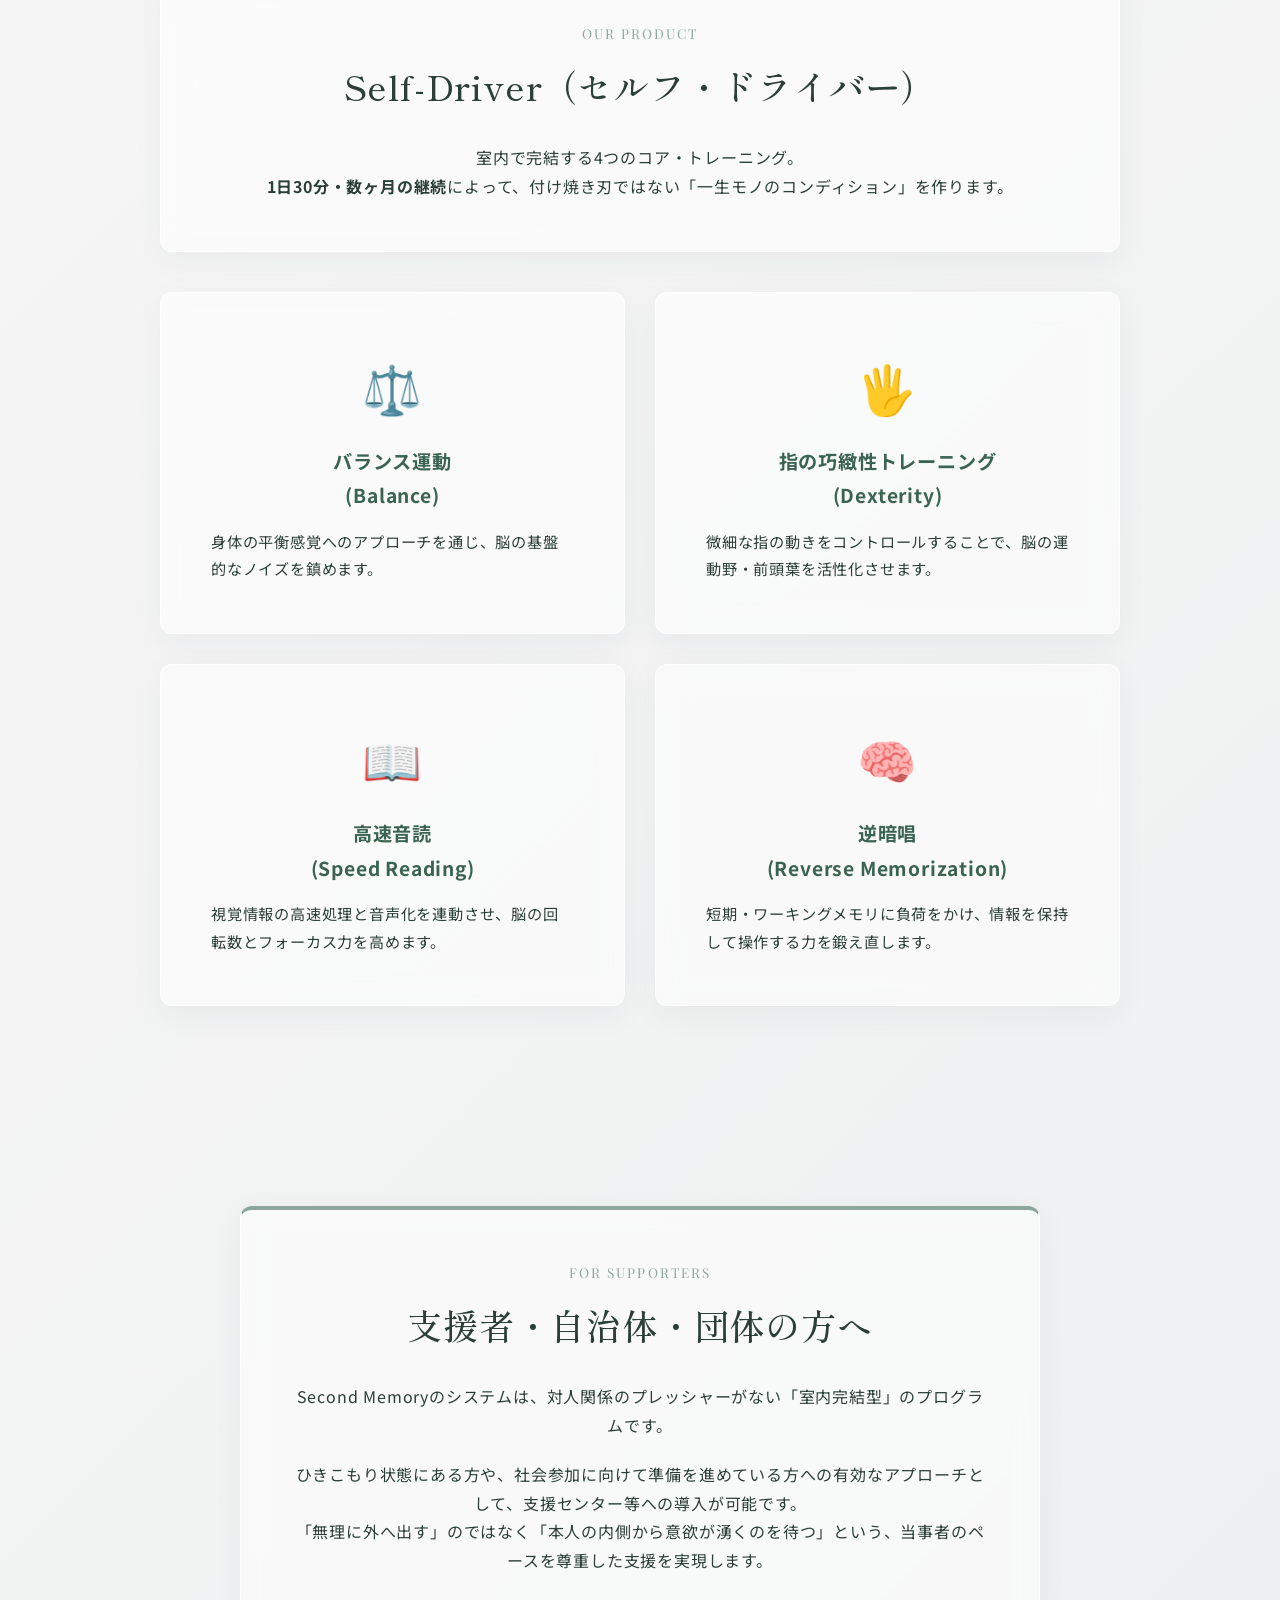
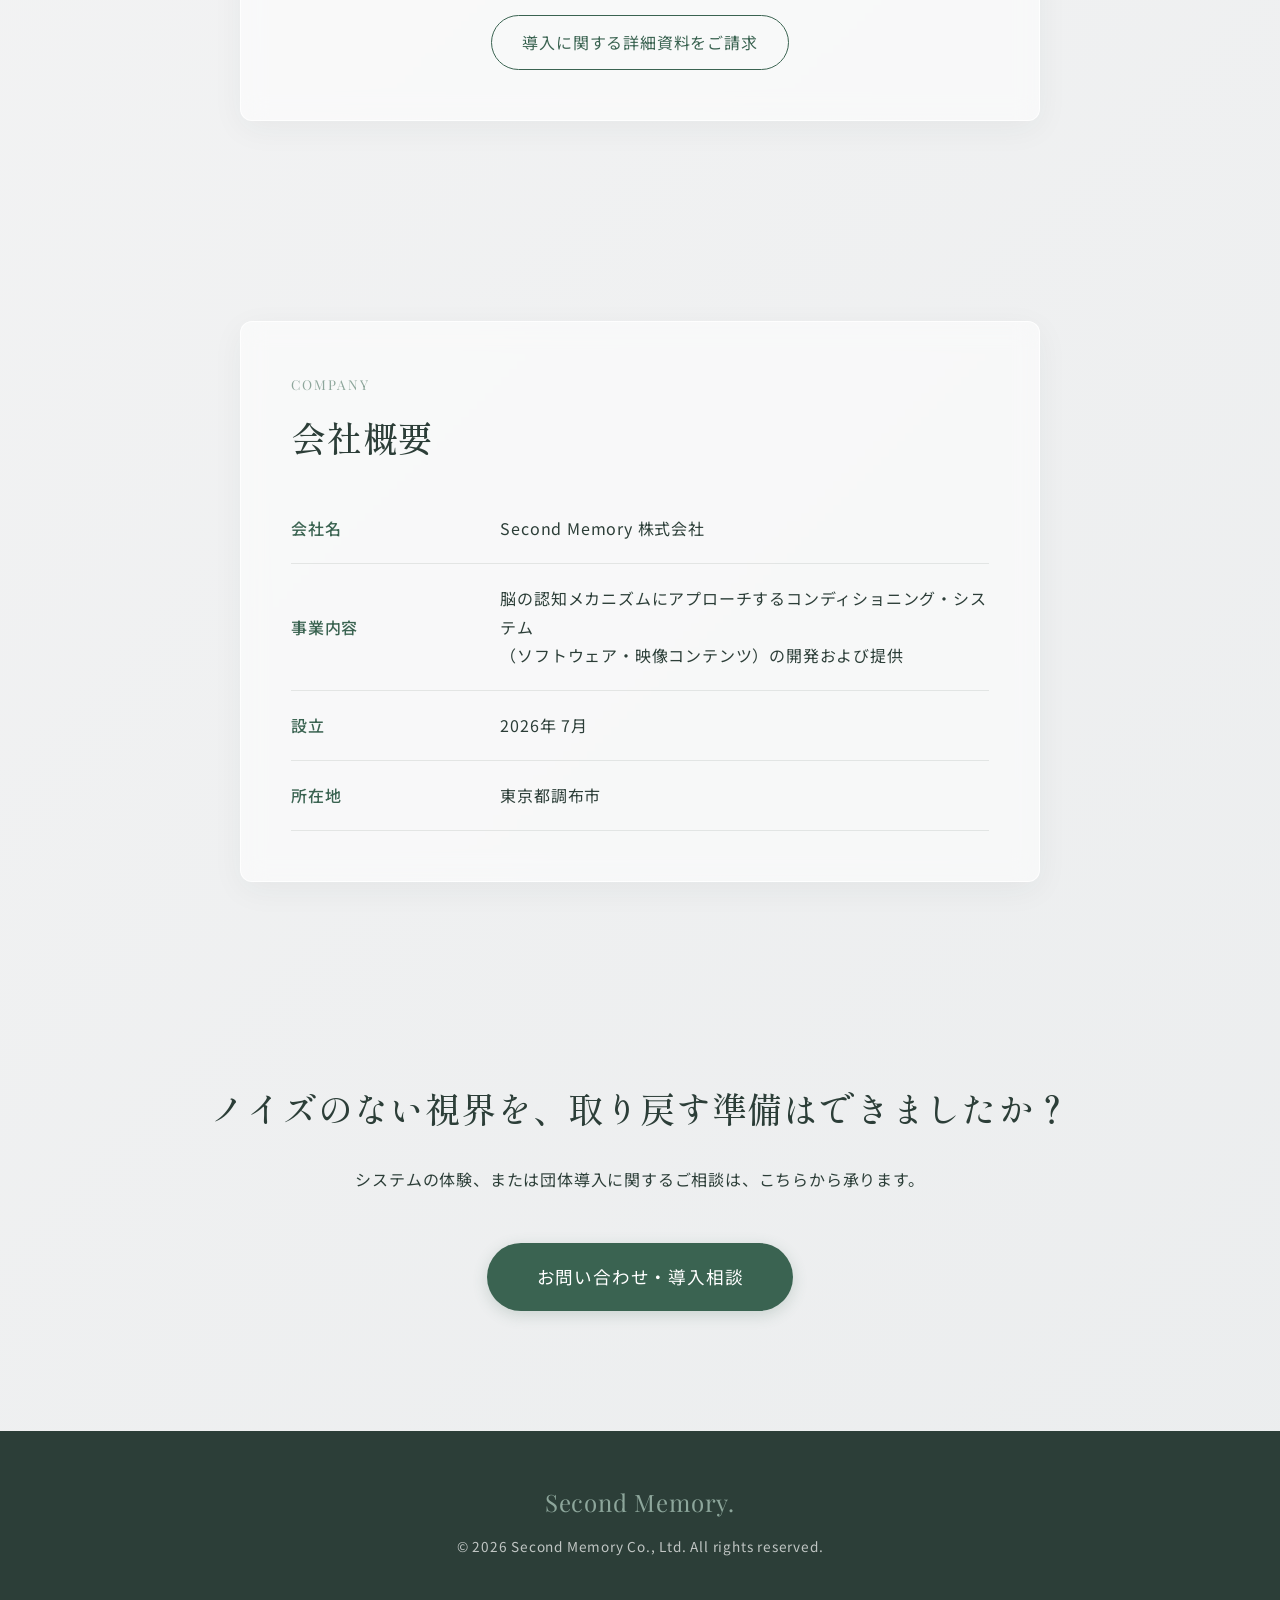
==== commit f6d3c893: "feat: 問い合わせメールの件名と本文のひな形を追加" ====
--- a/index.html
+++ b/index.html
@@ -194,8 +194,8 @@
         <div class="container text-center">
             <h2 class="section-title">ノイズのない視界を、取り戻す準備はできましたか？</h2>
             <p style="margin-bottom: 30px;">システムの体験、または団体導入に関するご相談は、こちらから承ります。</p>
-            <a href="mailto:info@example.com" class="btn-primary"
-                style="font-size: 1.1rem; padding: 18px 50px;">お問い合わせ・導入相談</a>
+            <a href="mailto:info@second-memory.com?subject=【Second Memory株式会社への問い合わせ】&body=ご担当者様%0D%0A%0D%0Aお世話になっております。%0D%0A以下の件について問い合わせいたします。%0D%0A%0D%0A[お問い合わせ内容をご記入ください]%0D%0A%0D%0A--------------------------------------------------%0D%0Aお名前：%0D%0A貴社名（団体名）：%0D%0Aご連絡先：%0D%0A--------------------------------------------------"
+                class="btn-primary" style="font-size: 1.1rem; padding: 18px 50px;">お問い合わせ・導入相談</a>
         </div>
     </section>
 
--- a/style.css
+++ b/style.css
@@ -229,7 +229,7 @@
 /* 1. ヒーローセクション */
 .hero {
   /* 背景画像。画像が存在しない場合もうっすらとしたグレー系の色になる */
-  background-image: url('assets/img/hero_bg.png');
+  background-image: url('assets/img/hero_bg_nature.png');
   background-size: cover;
   background-position: center;
   height: 90vh;
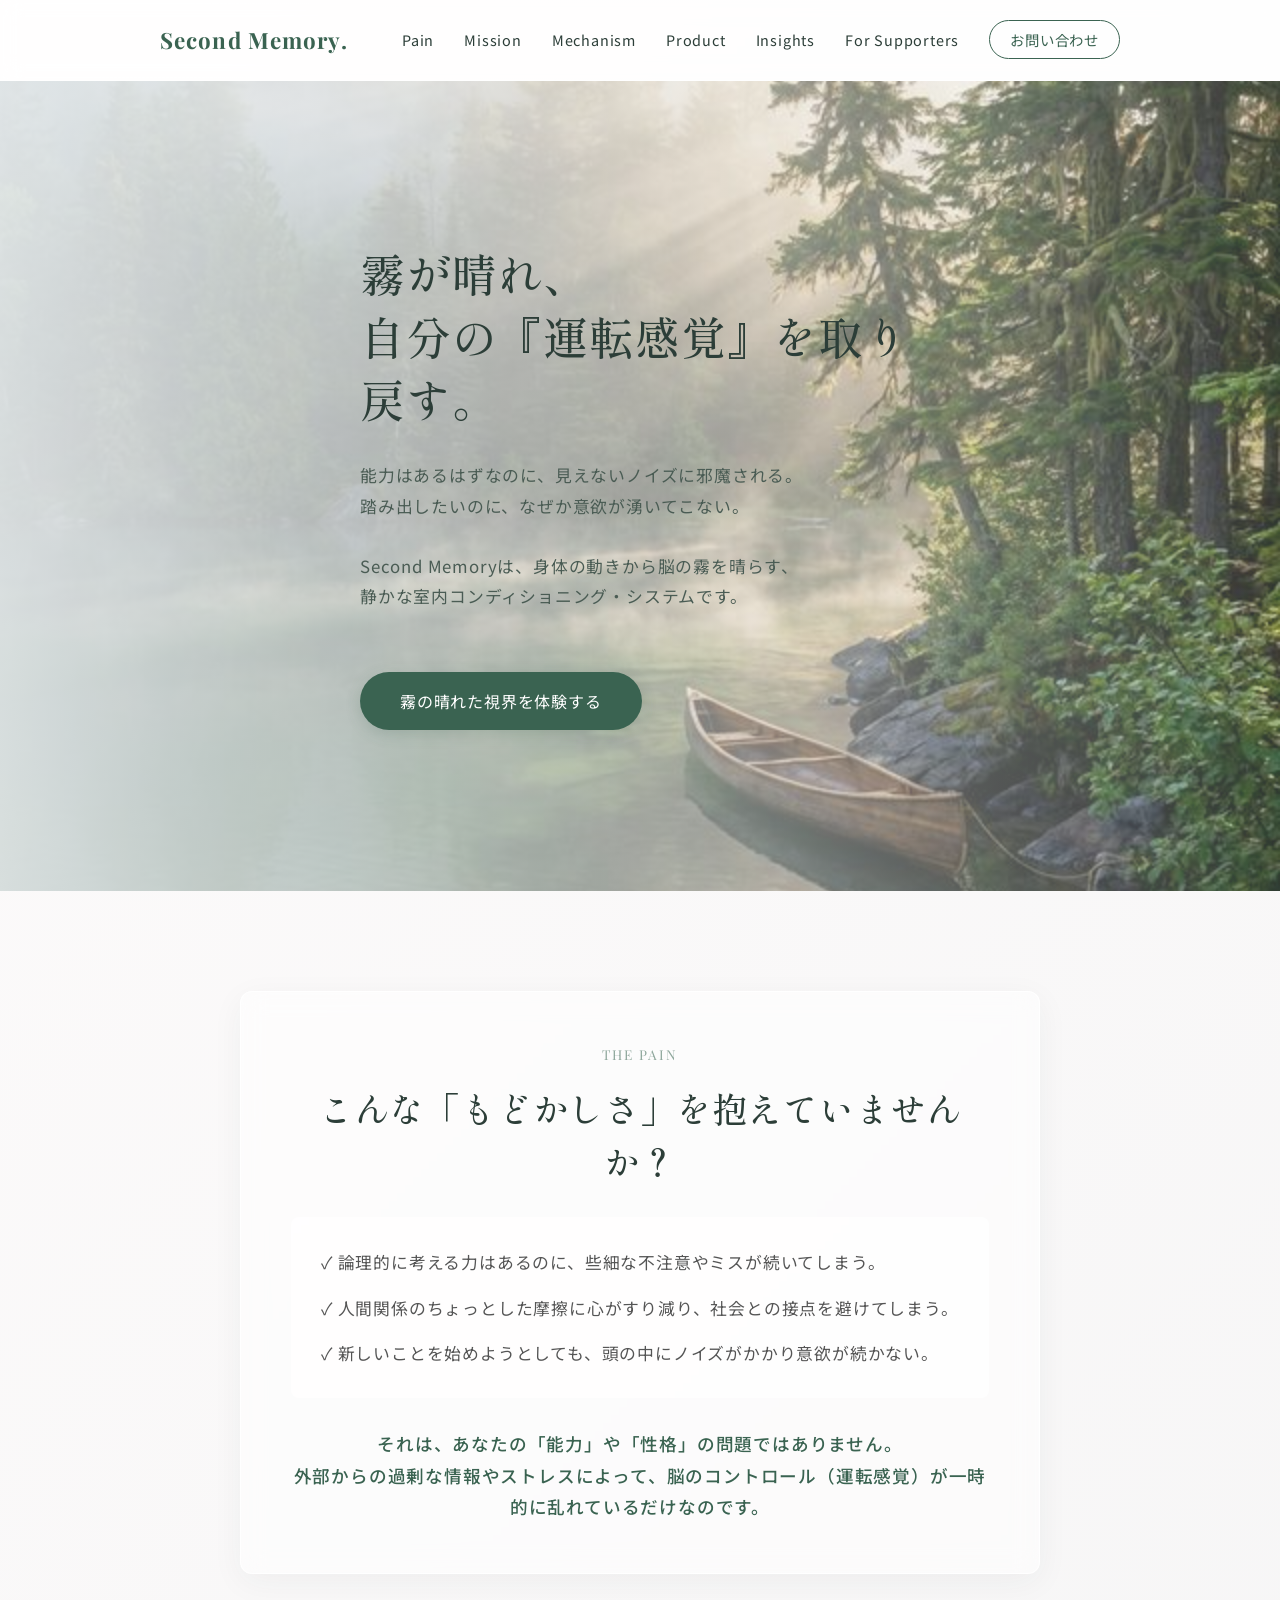
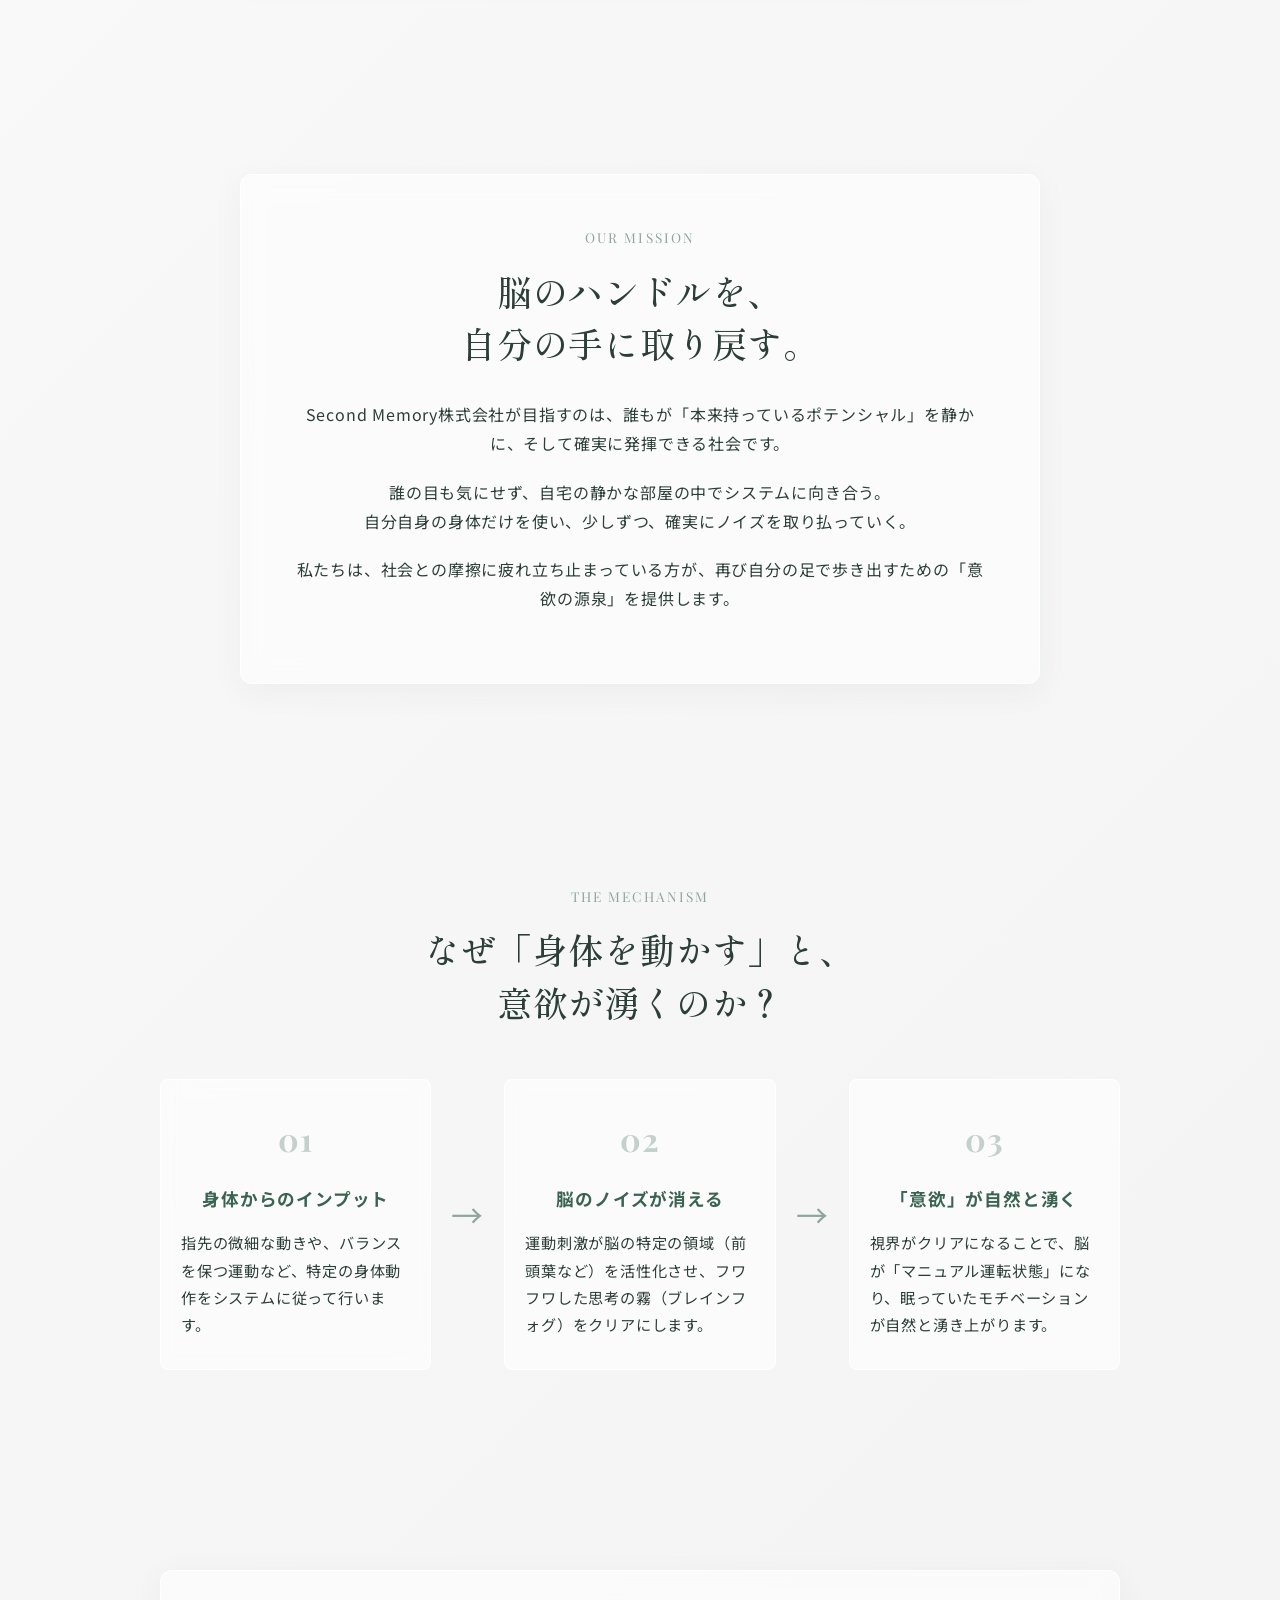
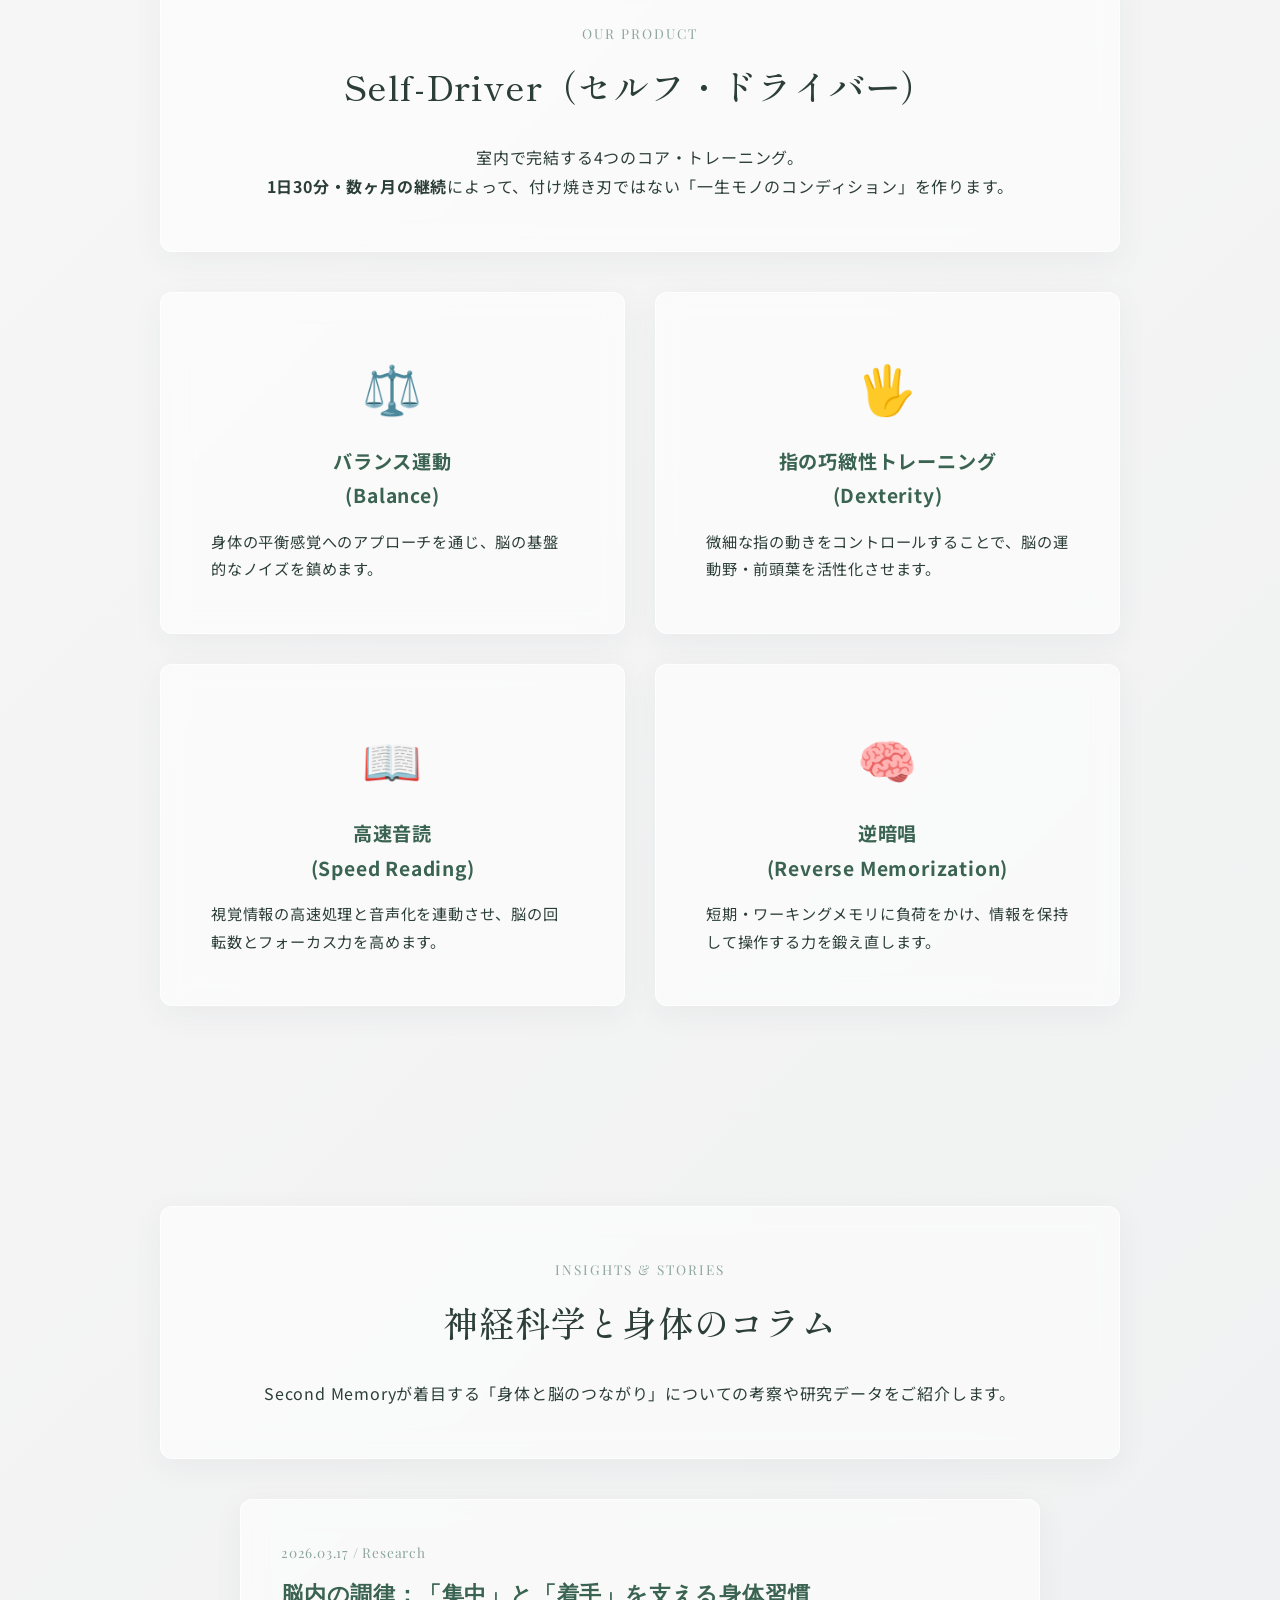
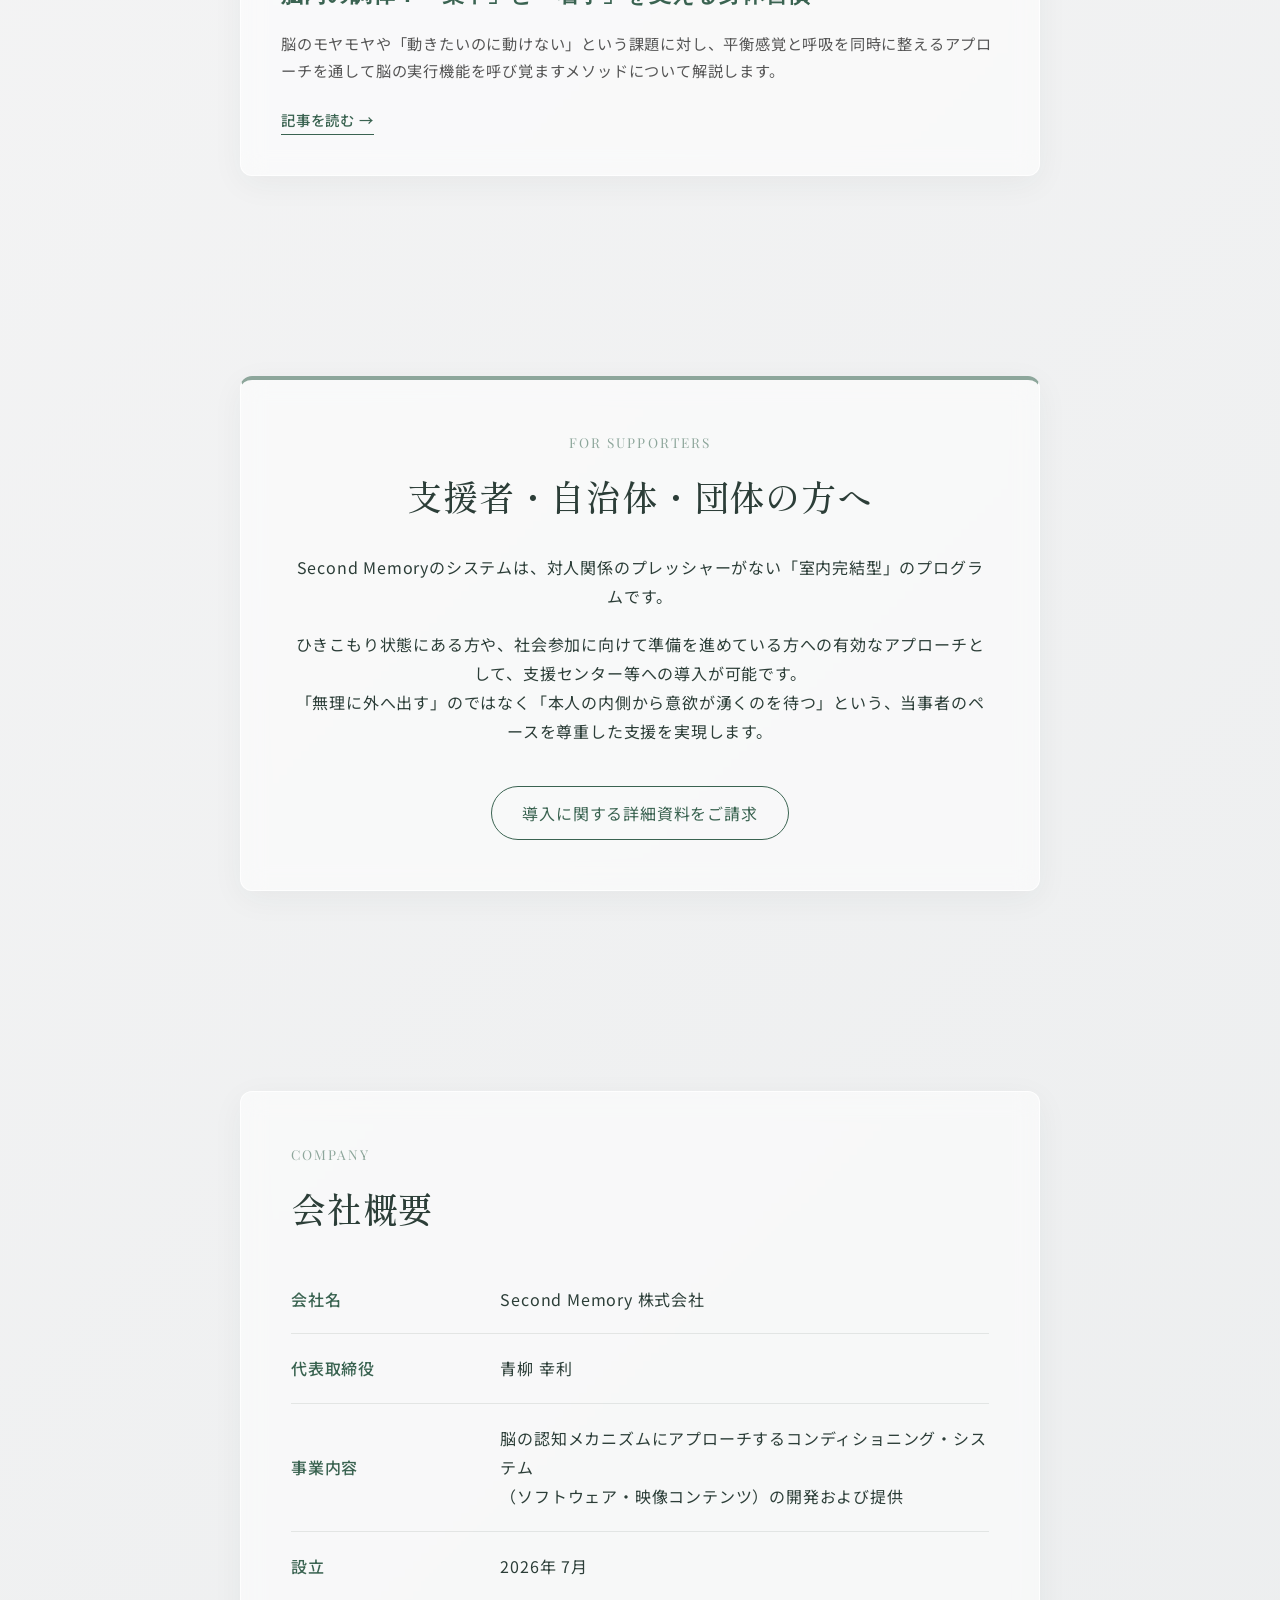
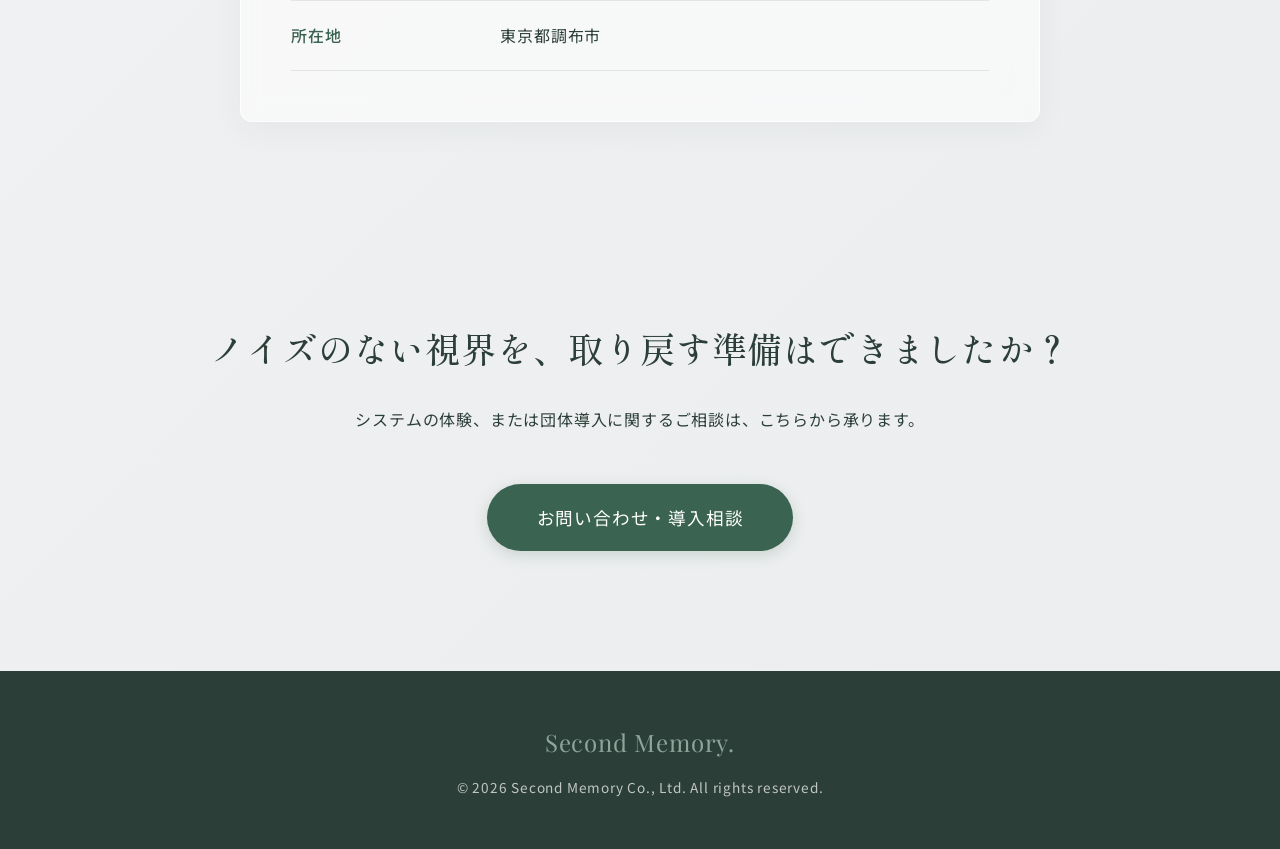
==== commit 1a84d556: "Update: Insightsセクションとコラム記事の追加、構成変更" ====
--- a/index.html
+++ b/index.html
@@ -29,6 +29,7 @@
                 <li><a href="#mission">Mission</a></li>
                 <li><a href="#mechanism">Mechanism</a></li>
                 <li><a href="#service">Product</a></li>
+                <li><a href="#column">Insights</a></li>
                 <li><a href="#supporters">For Supporters</a></li>
                 <li><a href="#contact" class="nav-btn">お問い合わせ</a></li>
             </ul>
@@ -147,7 +148,29 @@
         </div>
     </section>
 
-    <!-- 6. For Supporters セクション -->
+    <!-- 6. Insights セクション -->
+    <section id="column" class="column">
+        <div class="container">
+            <div class="text-center glass-box" style="margin-bottom: 40px;">
+                <span class="section-label">INSIGHTS &amp; STORIES</span>
+                <h2 class="section-title">神経科学と身体のコラム</h2>
+                <p>
+                    Second Memoryが着目する「身体と脳のつながり」についての考察や研究データをご紹介します。
+                </p>
+            </div>
+
+            <div class="column-grid">
+                <a href="articles/adhd-balance-breathing.html" class="column-card glass-box">
+                    <div class="column-meta">2026.03.17 / Research</div>
+                    <h3>脳内の調律：「集中」と「着手」を支える身体習慣</h3>
+                    <p>脳のモヤモヤや「動きたいのに動けない」という課題に対し、平衡感覚と呼吸を同時に整えるアプローチを通して脳の実行機能を呼び覚ますメソッドについて解説します。</p>
+                    <span class="read-more">記事を読む →</span>
+                </a>
+            </div>
+        </div>
+    </section>
+
+    <!-- 7. For Supporters セクション -->
     <section id="supporters" class="supporters">
         <div class="container">
             <div class="glass-box border-accent">
@@ -161,7 +184,7 @@
         </div>
     </section>
 
-    <!-- 7. Company セクション -->
+    <!-- 8. Company セクション -->
     <section id="company" class="company">
         <div class="container">
             <div class="company-box glass-box">
@@ -173,6 +196,10 @@
                         <td>Second Memory 株式会社</td>
                     </tr>
                     <tr>
+                        <th>代表取締役</th>
+                        <td>青柳 幸利</td>
+                    </tr>
+                    <tr>
                         <th>事業内容</th>
                         <td>脳の認知メカニズムにアプローチするコンディショニング・システム<br>（ソフトウェア・映像コンテンツ）の開発および提供</td>
                     </tr>
@@ -189,7 +216,7 @@
         </div>
     </section>
 
-    <!-- 8. Contact セクション -->
+    <!-- 9. Contact セクション -->
     <section id="contact" class="contact">
         <div class="container text-center">
             <h2 class="section-title">ノイズのない視界を、取り戻す準備はできましたか？</h2>
--- a/style.css
+++ b/style.css
@@ -391,7 +391,58 @@
   font-size: 0.95rem;
 }
 
-/* 6. Supporters セクション */
+/* 6. Insights セクション */
+.column-grid {
+  display: grid;
+  grid-template-columns: 1fr;
+  gap: 30px;
+  max-width: 800px;
+  margin: 0 auto;
+}
+
+.column-card {
+  display: block;
+  text-align: left;
+  transition: transform 0.3s ease, box-shadow 0.3s ease;
+  padding: 40px;
+}
+
+.column-card:hover {
+  transform: translateY(-5px);
+  box-shadow: 0 12px 40px rgba(44, 62, 56, 0.1);
+  opacity: 1;
+}
+
+.column-meta {
+  font-size: 0.85rem;
+  color: var(--accent-color);
+  margin-bottom: 10px;
+  font-family: 'Playfair Display', serif;
+}
+
+.column-card h3 {
+  font-size: 1.4rem;
+  color: var(--main-green);
+  margin-bottom: 15px;
+  font-family: 'Shippori Mincho', serif;
+}
+
+.column-card p {
+  font-size: 0.95rem;
+  margin-bottom: 20px;
+  color: #555;
+}
+
+.read-more {
+  font-size: 0.9rem;
+  font-weight: 500;
+  color: var(--main-green);
+  display: inline-block;
+  border-bottom: 1px solid var(--main-green);
+  padding-bottom: 2px;
+}
+
+/* 7. Supporters セクション */
 .supporters .glass-box {
   text-align: center;
   max-width: 800px;
@@ -402,7 +453,7 @@
   margin-bottom: 20px;
 }
 
-/* 7. Company セクション */
+/* 8. Company セクション */
 .company-box {
   max-width: 800px;
   margin: 0 auto;
@@ -426,7 +477,7 @@
   font-weight: 500;
 }
 
-/* 8. Contact セクション */
+/* 9. Contact セクション */
 .contact {
   padding: 100px 0 120px;
 }
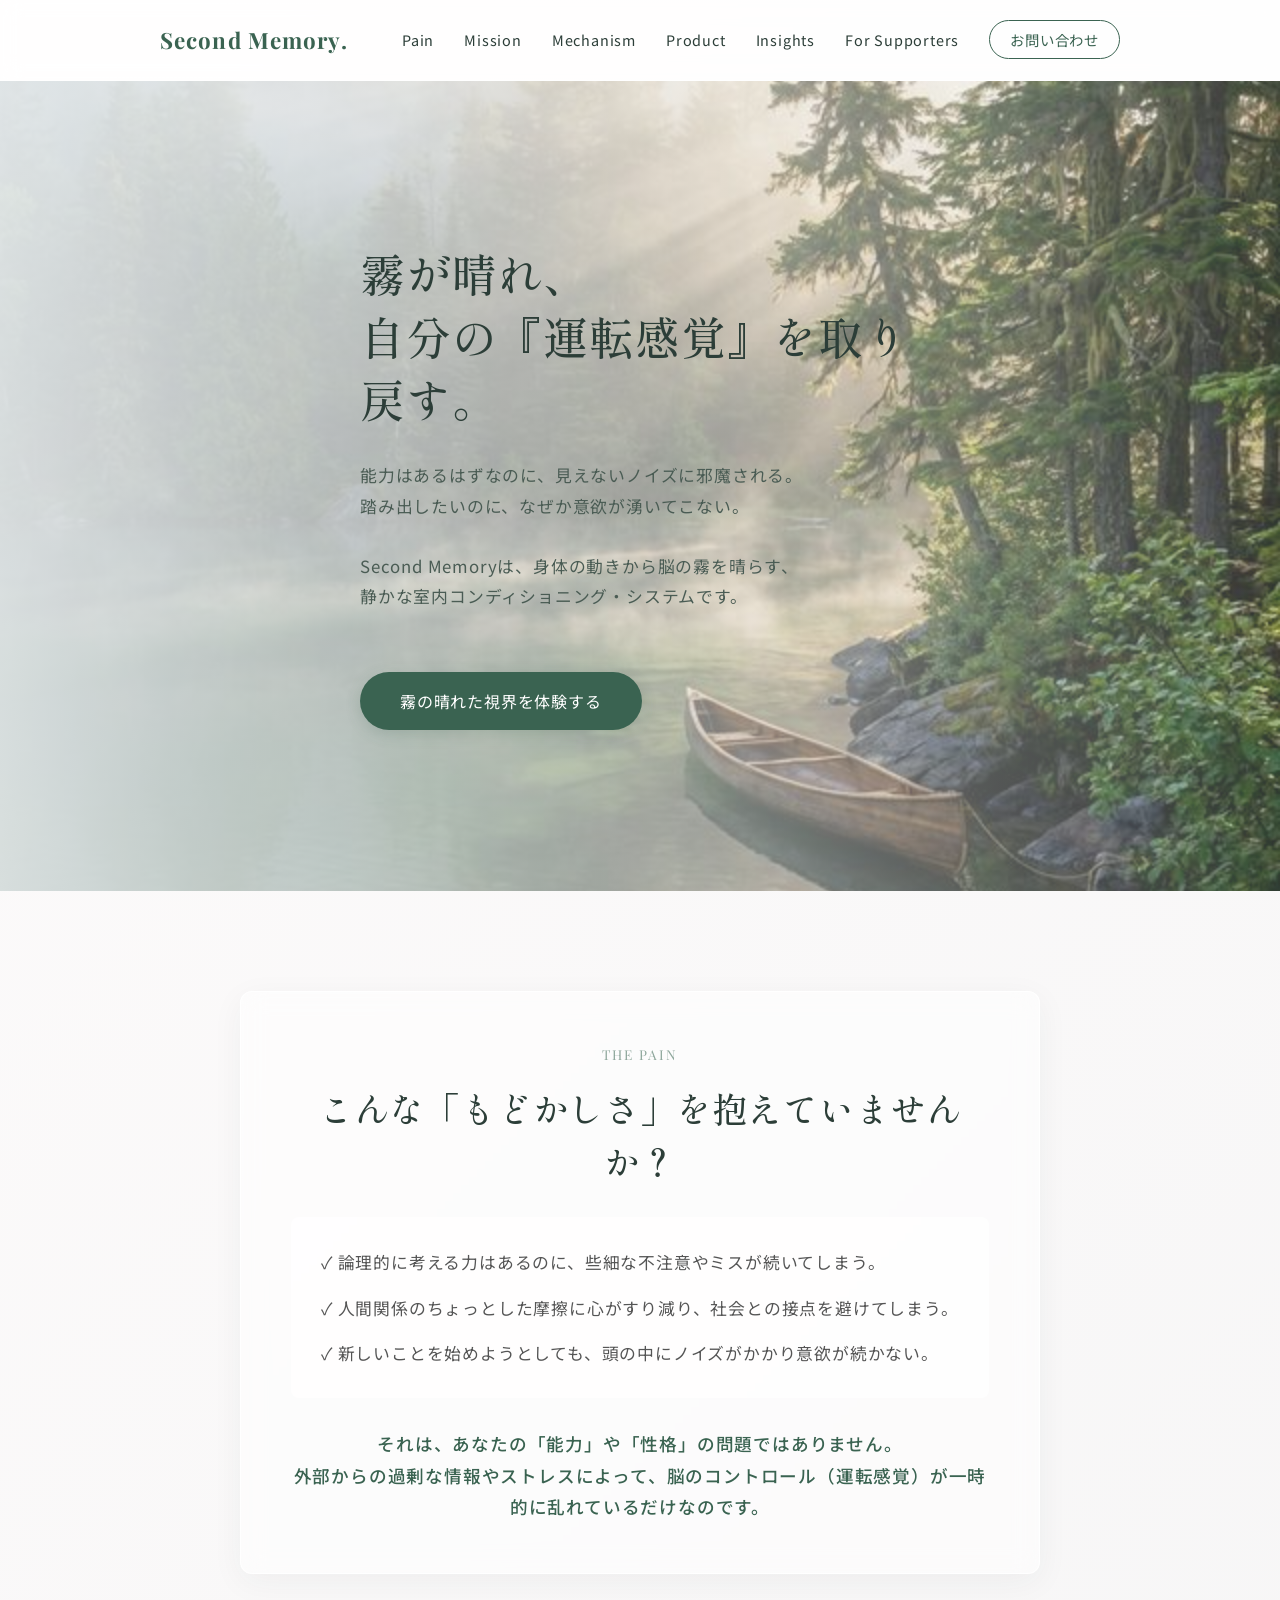
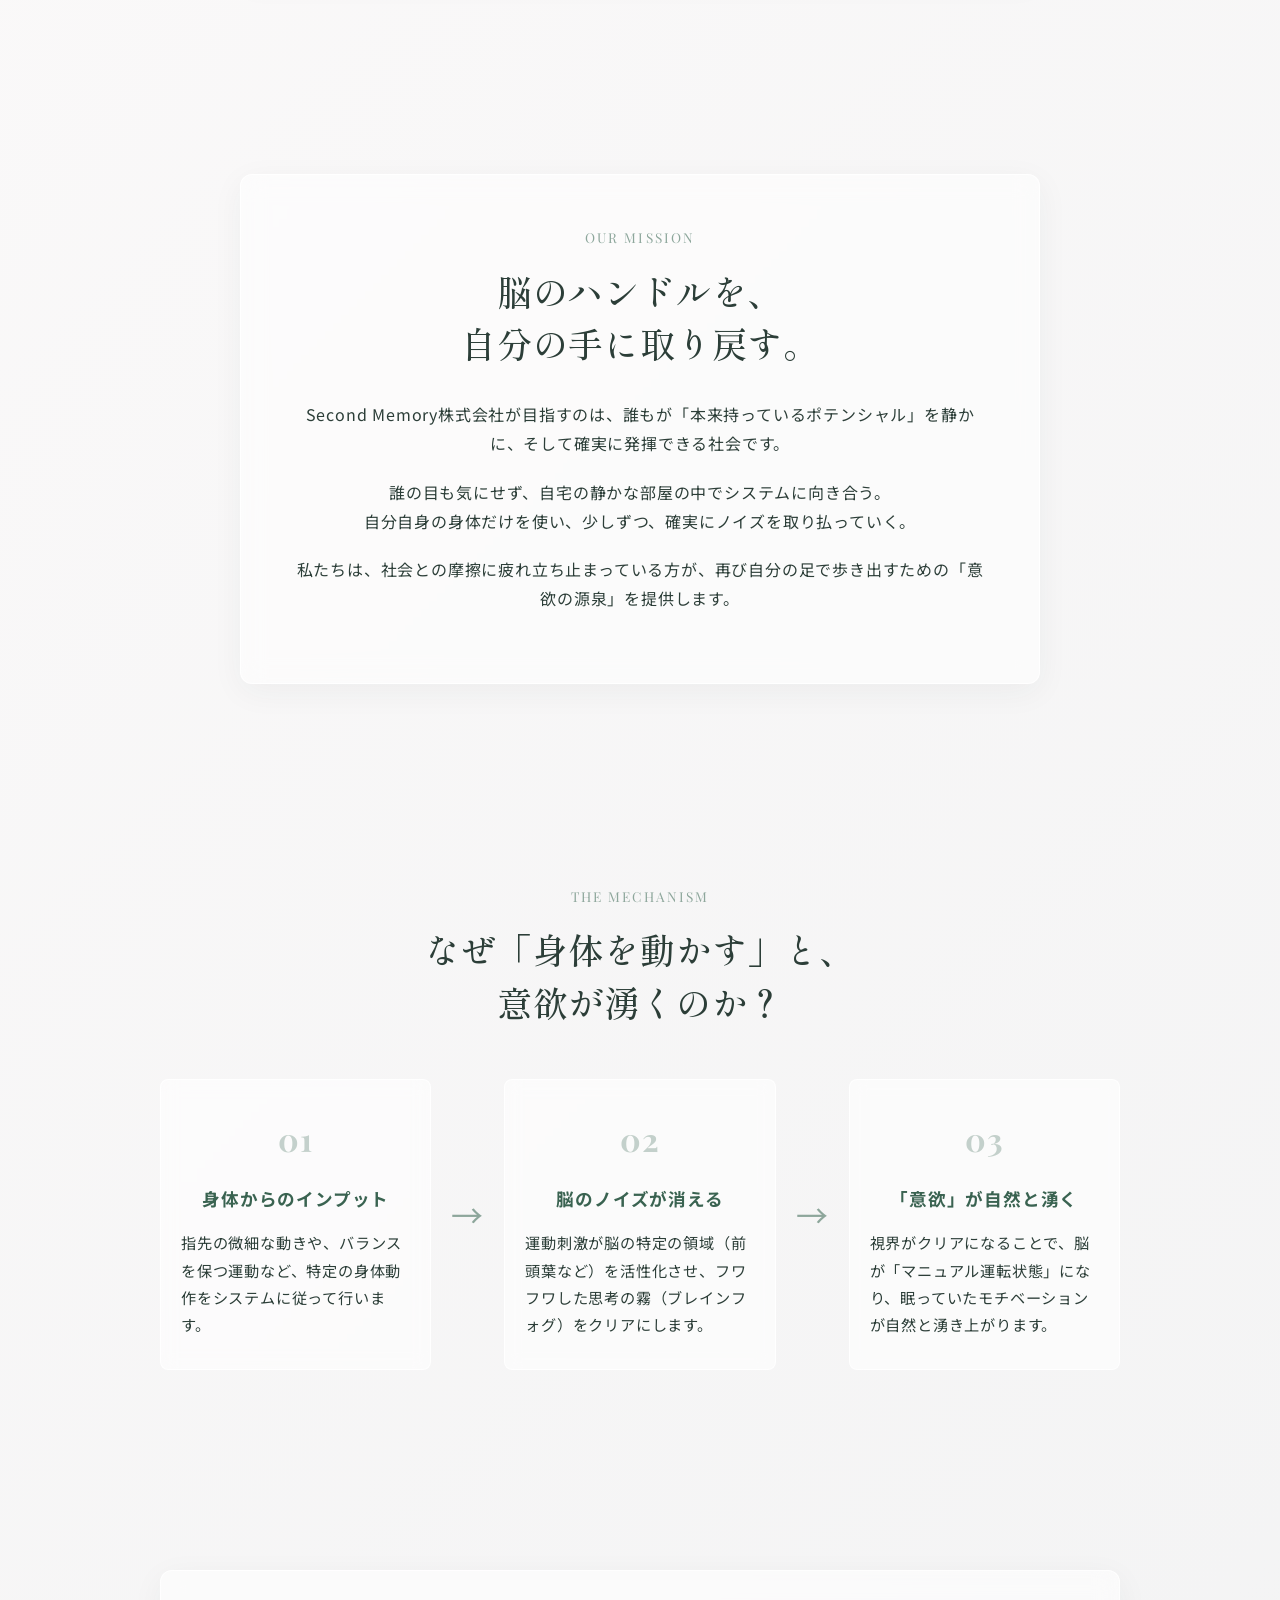
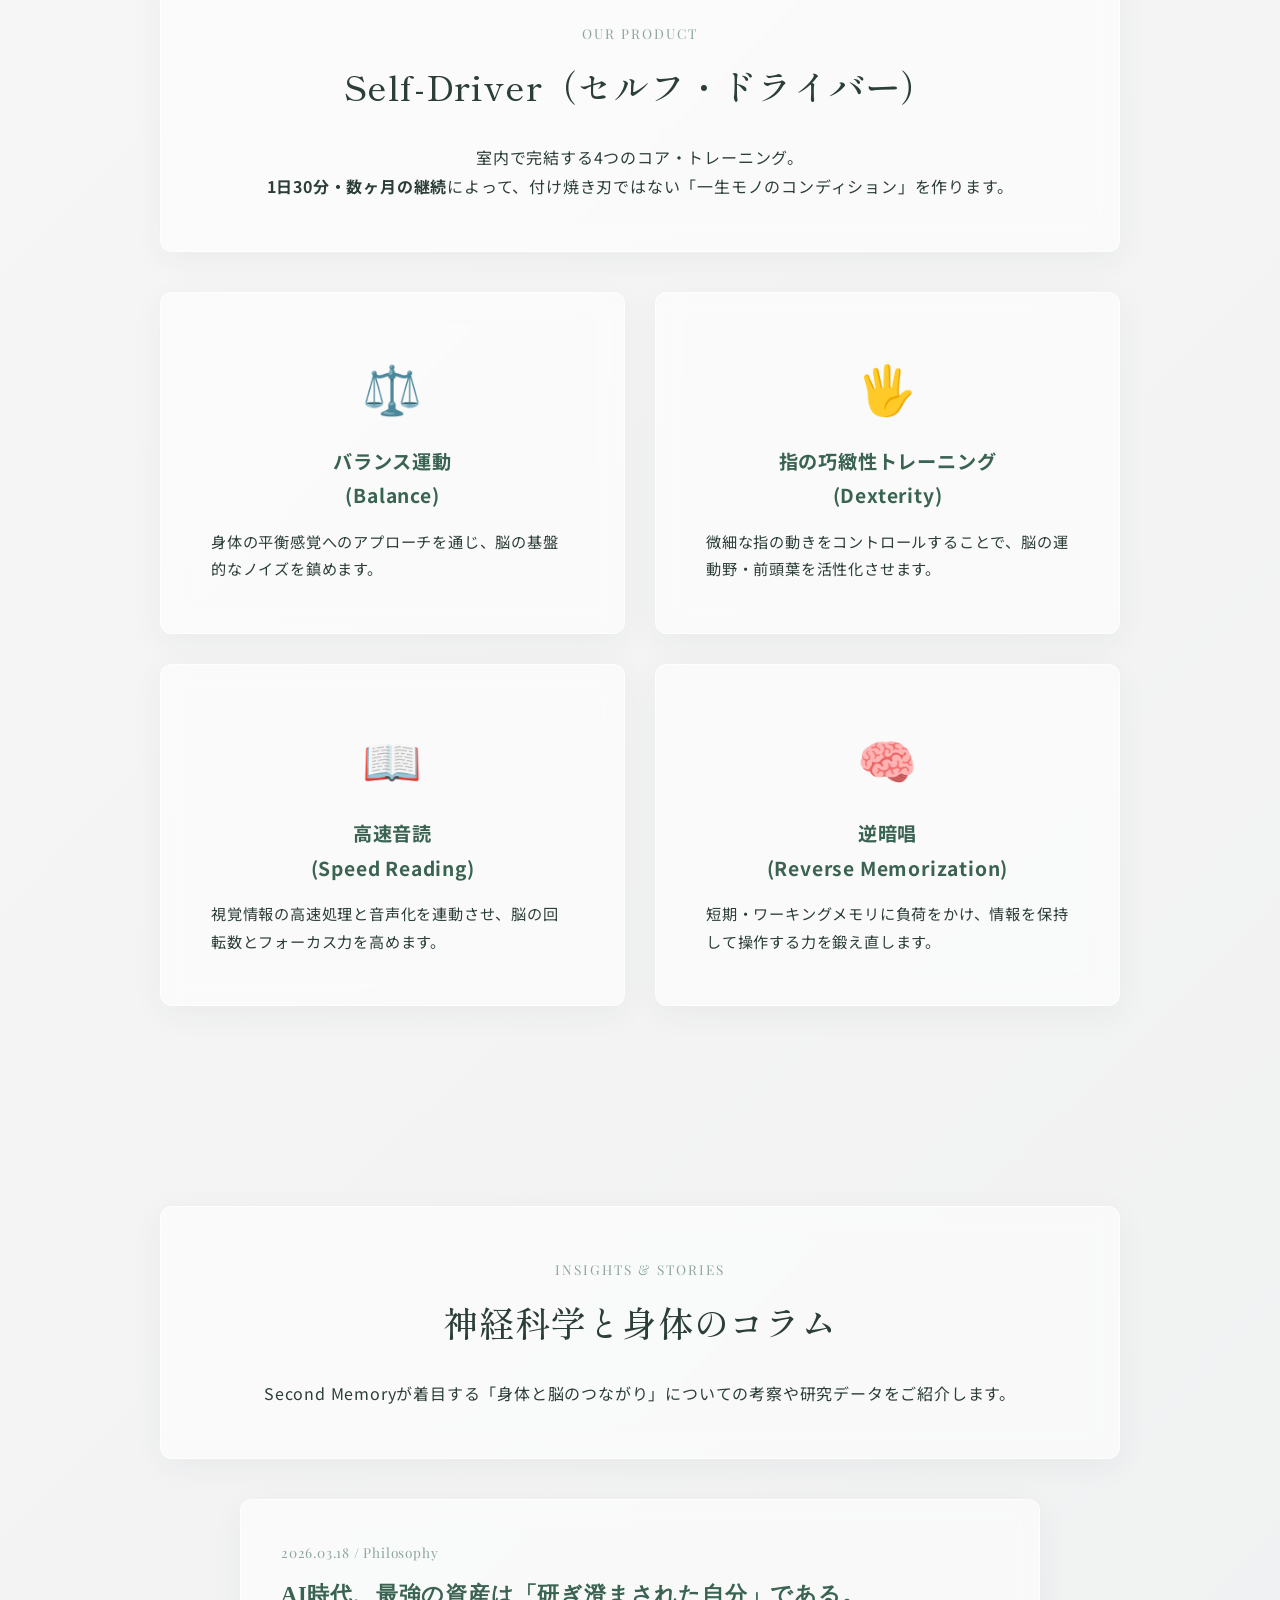
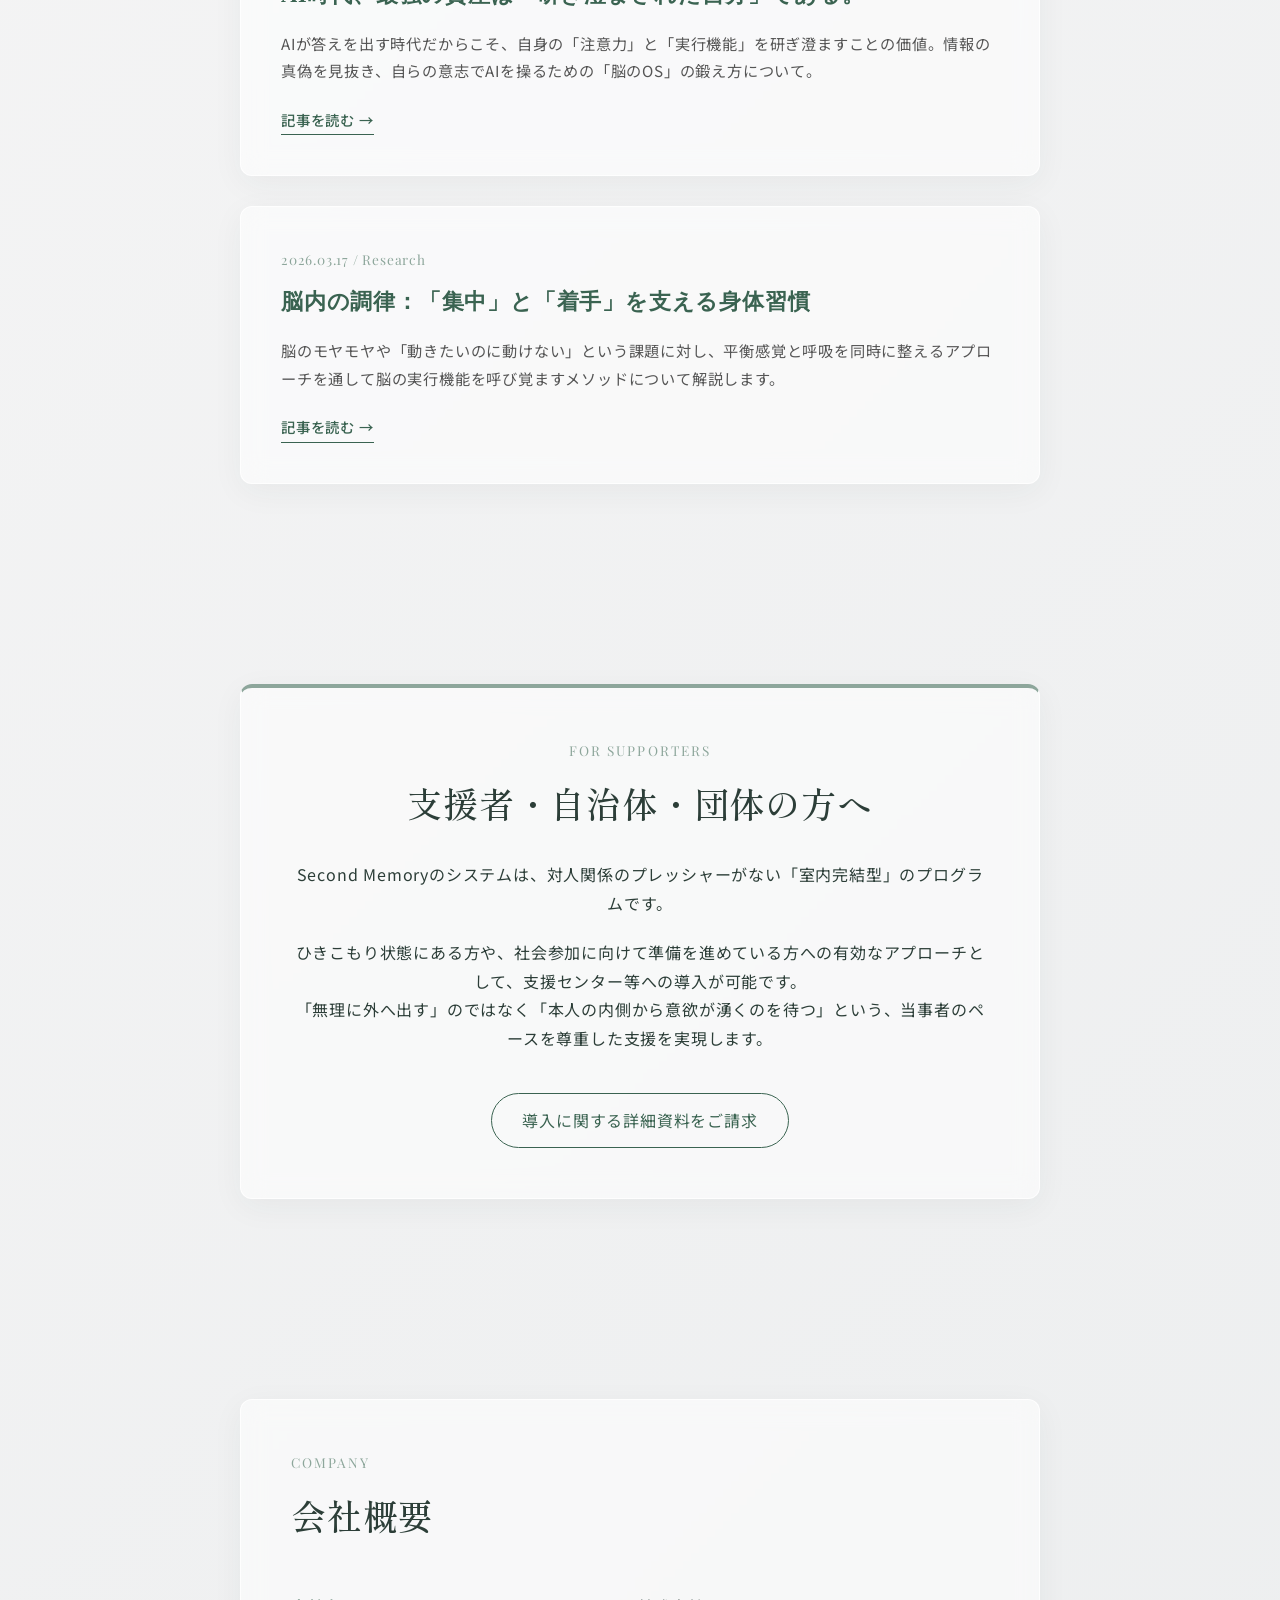
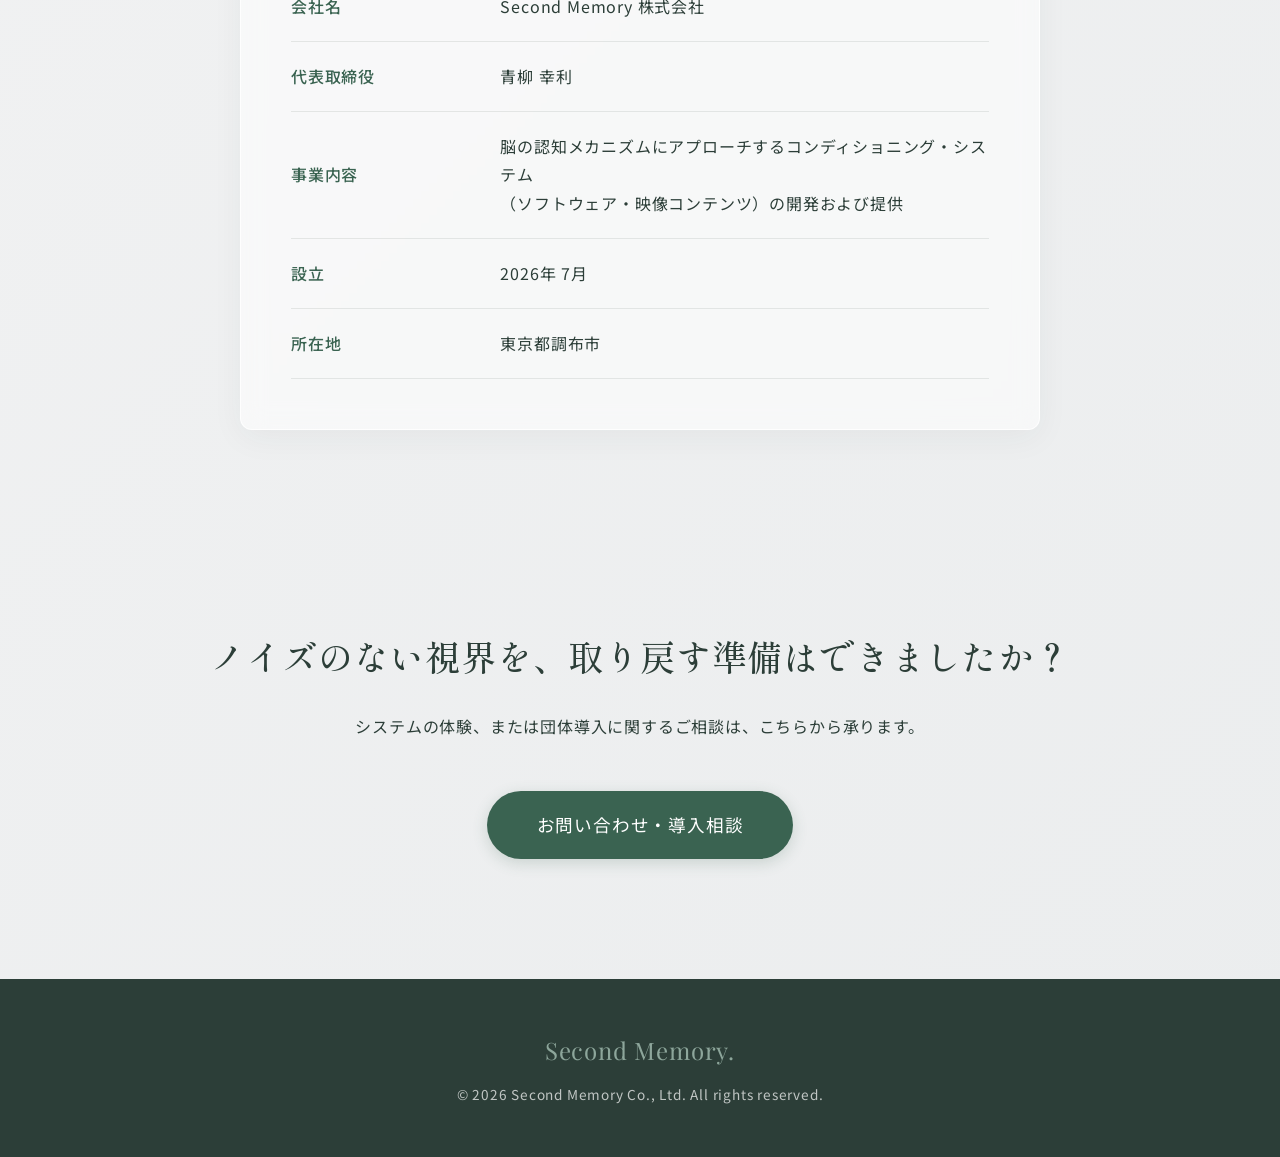
==== commit 43b4941a: "feat: 新しいコラム記事『AI時代、最強の資産は「研ぎ澄まされた自分」である。』を追加" ====
--- a/index.html
+++ b/index.html
@@ -160,6 +160,12 @@
             </div>
 
             <div class="column-grid">
+                <a href="articles/ai-era-sharpen-yourself.html" class="column-card glass-box">
+                    <div class="column-meta">2026.03.18 / Philosophy</div>
+                    <h3>AI時代、最強の資産は「研ぎ澄まされた自分」である。</h3>
+                    <p>AIが答えを出す時代だからこそ、自身の「注意力」と「実行機能」を研ぎ澄ますことの価値。情報の真偽を見抜き、自らの意志でAIを操るための「脳のOS」の鍛え方について。</p>
+                    <span class="read-more">記事を読む →</span>
+                </a>
                 <a href="articles/adhd-balance-breathing.html" class="column-card glass-box">
                     <div class="column-meta">2026.03.17 / Research</div>
                     <h3>脳内の調律：「集中」と「着手」を支える身体習慣</h3>
